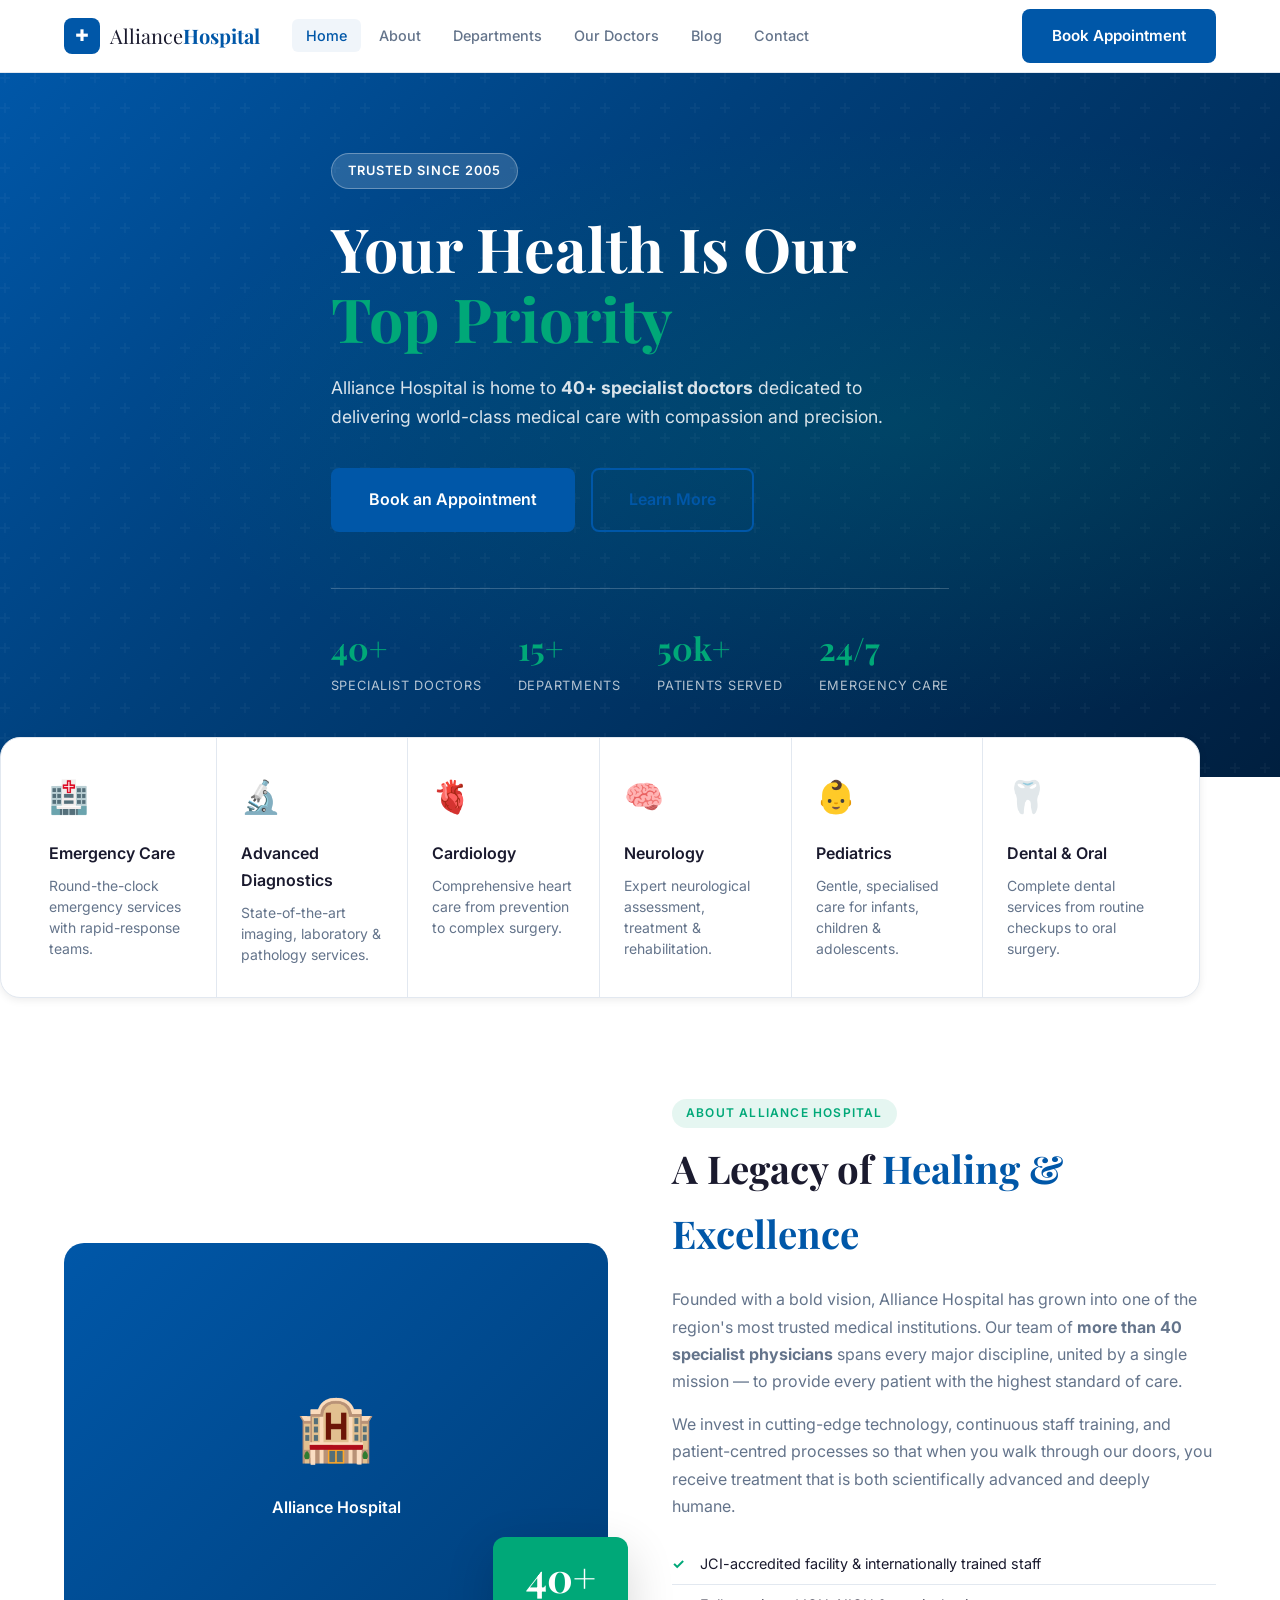
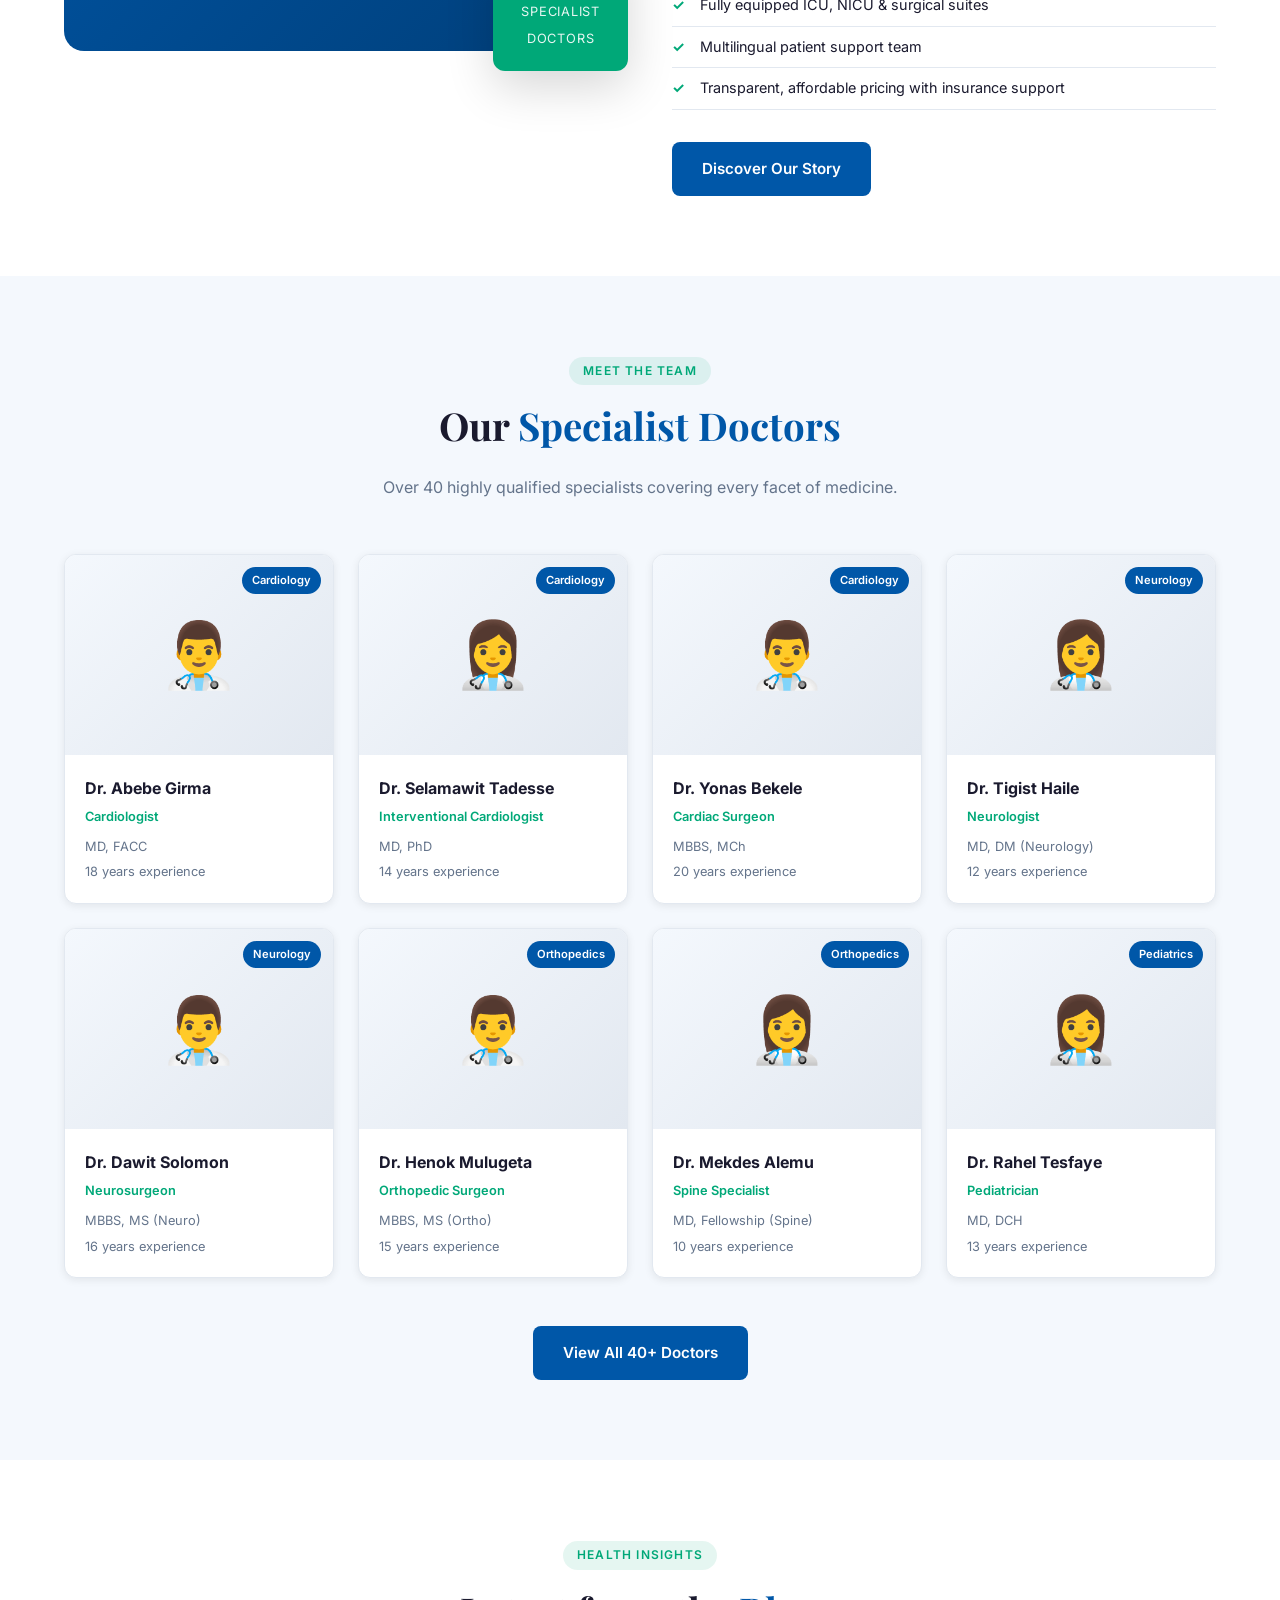
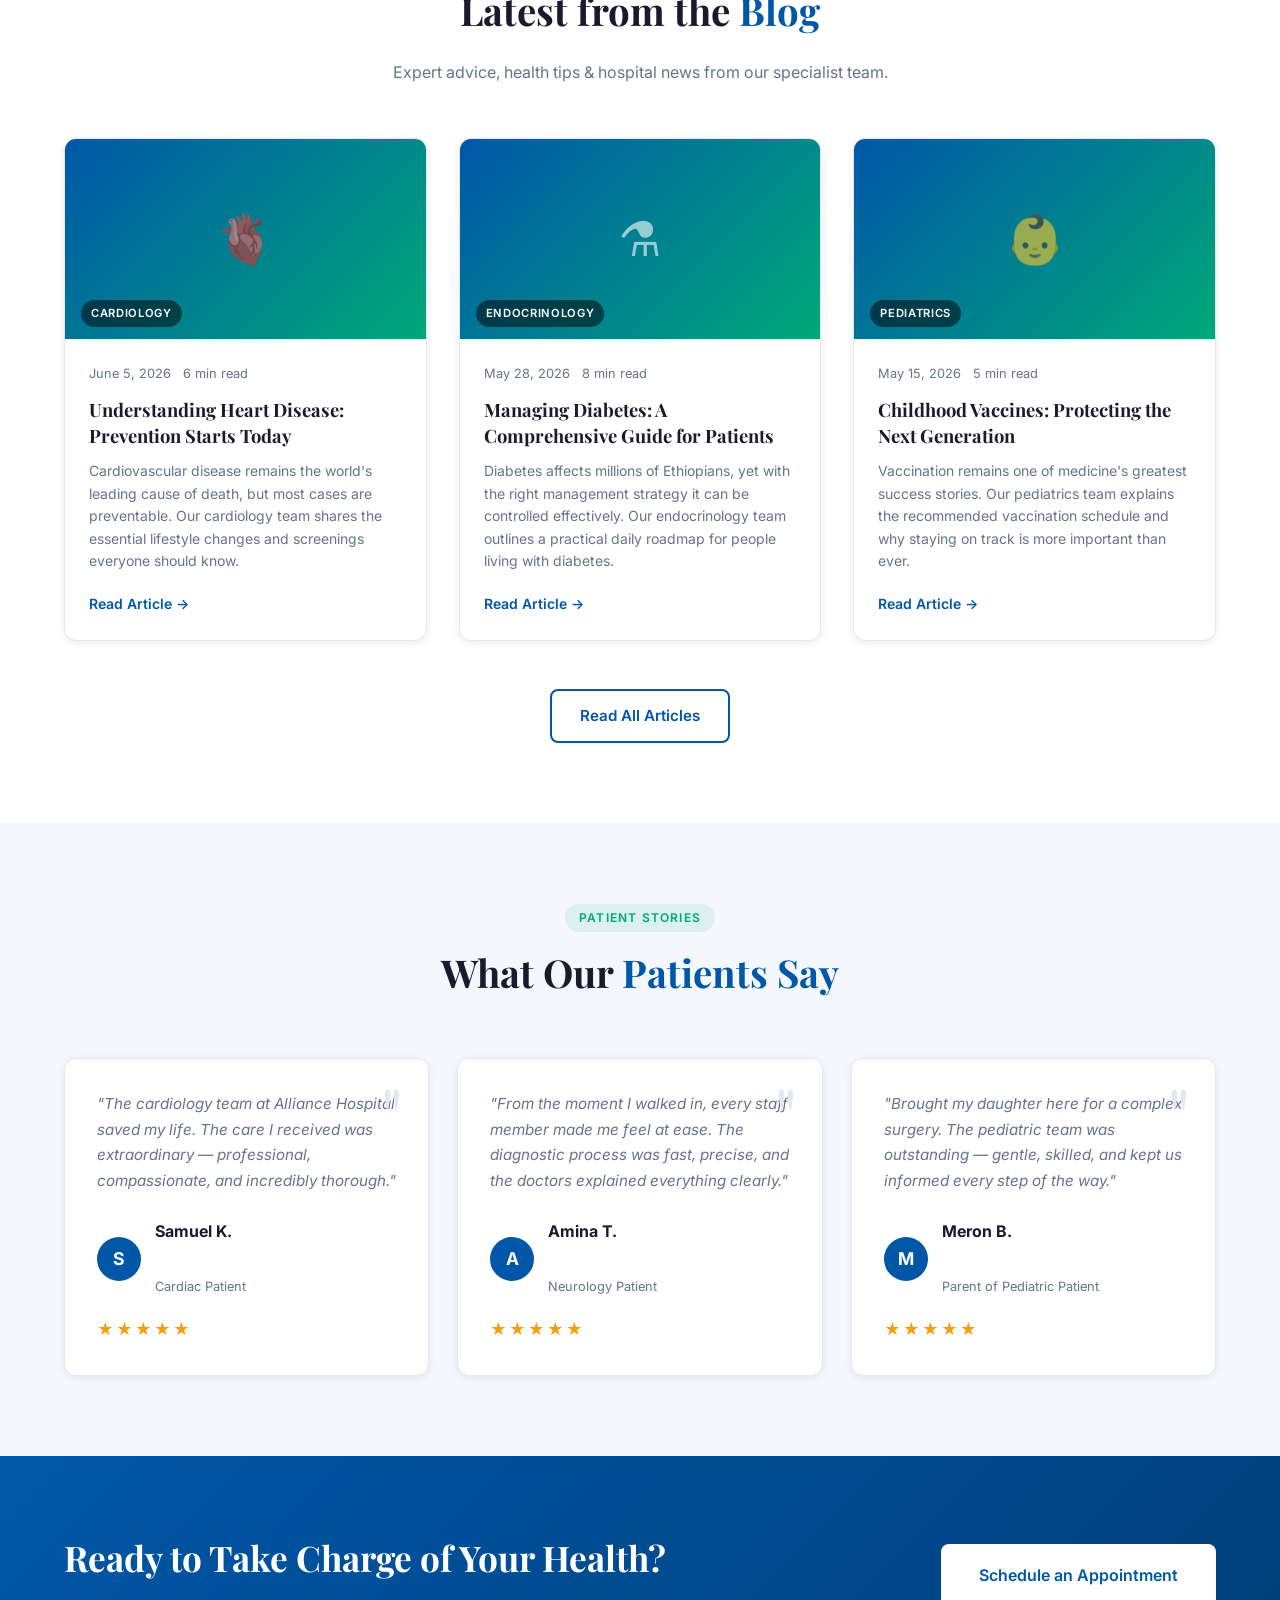
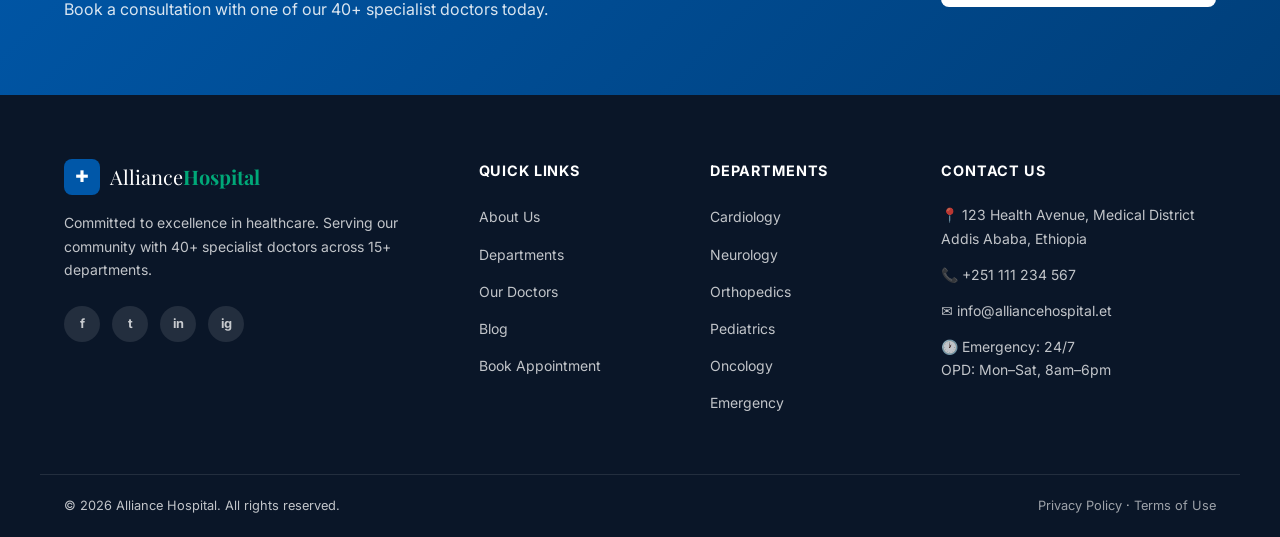
==== index.html @ 514441c6 "Add Alliance Hospital blog — full static website - Homepage with hero, services strip, about snippet" ====
<!DOCTYPE html>
<html lang="en">
<head>
  <meta charset="UTF-8" />
  <meta name="viewport" content="width=device-width, initial-scale=1.0" />
  <title>Alliance Hospital — Excellence in Healthcare</title>
  <link rel="stylesheet" href="css/style.css" />
  <link rel="preconnect" href="https://fonts.googleapis.com" />
  <link rel="preconnect" href="https://fonts.gstatic.com" crossorigin />
  <link href="https://fonts.googleapis.com/css2?family=Inter:wght@300;400;500;600;700&family=Playfair+Display:wght@400;600;700&display=swap" rel="stylesheet" />
</head>
<body>

  <!-- ===== HEADER / NAV ===== -->
  <header class="site-header" id="site-header">
    <div class="container header-inner">
      <a href="index.html" class="logo">
        <span class="logo-icon">✚</span>
        <span class="logo-text">Alliance<strong>Hospital</strong></span>
      </a>
      <nav class="main-nav" id="main-nav">
        <ul>
          <li><a href="index.html" class="active">Home</a></li>
          <li><a href="about.html">About</a></li>
          <li><a href="departments.html">Departments</a></li>
          <li><a href="doctors.html">Our Doctors</a></li>
          <li><a href="blog.html">Blog</a></li>
          <li><a href="contact.html">Contact</a></li>
        </ul>
      </nav>
      <a href="appointment.html" class="btn btn-primary nav-cta">Book Appointment</a>
      <button class="hamburger" id="hamburger" aria-label="Toggle menu">
        <span></span><span></span><span></span>
      </button>
    </div>
  </header>

  <!-- ===== HERO ===== -->
  <section class="hero">
    <div class="hero-overlay"></div>
    <div class="container hero-content">
      <span class="hero-badge">Trusted Since 2005</span>
      <h1>Your Health Is Our<br /><em>Top Priority</em></h1>
      <p class="hero-sub">Alliance Hospital is home to <strong>40+ specialist doctors</strong> dedicated to delivering world-class medical care with compassion and precision.</p>
      <div class="hero-actions">
        <a href="appointment.html" class="btn btn-primary btn-lg">Book an Appointment</a>
        <a href="about.html" class="btn btn-outline btn-lg">Learn More</a>
      </div>
      <div class="hero-stats">
        <div class="stat"><span class="stat-num">40+</span><span class="stat-label">Specialist Doctors</span></div>
        <div class="stat"><span class="stat-num">15+</span><span class="stat-label">Departments</span></div>
        <div class="stat"><span class="stat-num">50k+</span><span class="stat-label">Patients Served</span></div>
        <div class="stat"><span class="stat-num">24/7</span><span class="stat-label">Emergency Care</span></div>
      </div>
    </div>
  </section>

  <!-- ===== SERVICES STRIP ===== -->
  <section class="services-strip">
    <div class="container services-grid">
      <div class="service-card">
        <div class="service-icon">🏥</div>
        <h3>Emergency Care</h3>
        <p>Round-the-clock emergency services with rapid-response teams.</p>
      </div>
      <div class="service-card">
        <div class="service-icon">🔬</div>
        <h3>Advanced Diagnostics</h3>
        <p>State-of-the-art imaging, laboratory &amp; pathology services.</p>
      </div>
      <div class="service-card">
        <div class="service-icon">🫀</div>
        <h3>Cardiology</h3>
        <p>Comprehensive heart care from prevention to complex surgery.</p>
      </div>
      <div class="service-card">
        <div class="service-icon">🧠</div>
        <h3>Neurology</h3>
        <p>Expert neurological assessment, treatment &amp; rehabilitation.</p>
      </div>
      <div class="service-card">
        <div class="service-icon">👶</div>
        <h3>Pediatrics</h3>
        <p>Gentle, specialised care for infants, children &amp; adolescents.</p>
      </div>
      <div class="service-card">
        <div class="service-icon">🦷</div>
        <h3>Dental &amp; Oral</h3>
        <p>Complete dental services from routine checkups to oral surgery.</p>
      </div>
    </div>
  </section>

  <!-- ===== ABOUT SNIPPET ===== -->
  <section class="about-section section-pad">
    <div class="container about-grid">
      <div class="about-image-wrap">
        <div class="about-image-placeholder">
          <span class="big-icon">🏨</span>
          <p>Alliance Hospital</p>
        </div>
        <div class="about-badge-float">
          <span class="badge-num">40+</span>
          <span class="badge-text">Specialist<br/>Doctors</span>
        </div>
      </div>
      <div class="about-text">
        <span class="section-eyebrow">About Alliance Hospital</span>
        <h2>A Legacy of <em>Healing &amp; Excellence</em></h2>
        <p>Founded with a bold vision, Alliance Hospital has grown into one of the region's most trusted medical institutions. Our team of <strong>more than 40 specialist physicians</strong> spans every major discipline, united by a single mission — to provide every patient with the highest standard of care.</p>
        <p>We invest in cutting-edge technology, continuous staff training, and patient-centred processes so that when you walk through our doors, you receive treatment that is both scientifically advanced and deeply humane.</p>
        <ul class="check-list">
          <li>JCI-accredited facility &amp; internationally trained staff</li>
          <li>Fully equipped ICU, NICU &amp; surgical suites</li>
          <li>Multilingual patient support team</li>
          <li>Transparent, affordable pricing with insurance support</li>
        </ul>
        <a href="about.html" class="btn btn-primary">Discover Our Story</a>
      </div>
    </div>
  </section>

  <!-- ===== FEATURED DOCTORS ===== -->
  <section class="doctors-section section-pad bg-light">
    <div class="container">
      <div class="section-header">
        <span class="section-eyebrow">Meet the Team</span>
        <h2>Our <em>Specialist Doctors</em></h2>
        <p>Over 40 highly qualified specialists covering every facet of medicine.</p>
      </div>
      <div class="doctors-grid" id="featured-doctors">
        <!-- Populated by doctors.js -->
      </div>
      <div class="section-footer-cta">
        <a href="doctors.html" class="btn btn-primary">View All 40+ Doctors</a>
      </div>
    </div>
  </section>

  <!-- ===== LATEST BLOG POSTS ===== -->
  <section class="blog-section section-pad">
    <div class="container">
      <div class="section-header">
        <span class="section-eyebrow">Health Insights</span>
        <h2>Latest from the <em>Blog</em></h2>
        <p>Expert advice, health tips &amp; hospital news from our specialist team.</p>
      </div>
      <div class="blog-grid" id="featured-posts">
        <!-- Populated by blog.js -->
      </div>
      <div class="section-footer-cta">
        <a href="blog.html" class="btn btn-outline">Read All Articles</a>
      </div>
    </div>
  </section>

  <!-- ===== TESTIMONIALS ===== -->
  <section class="testimonials-section section-pad bg-light">
    <div class="container">
      <div class="section-header">
        <span class="section-eyebrow">Patient Stories</span>
        <h2>What Our <em>Patients Say</em></h2>
      </div>
      <div class="testimonials-grid">
        <div class="testimonial-card">
          <p>"The cardiology team at Alliance Hospital saved my life. The care I received was extraordinary — professional, compassionate, and incredibly thorough."</p>
          <div class="testimonial-author">
            <div class="author-avatar">S</div>
            <div><strong>Samuel K.</strong><br/><small>Cardiac Patient</small></div>
          </div>
          <div class="stars">★★★★★</div>
        </div>
        <div class="testimonial-card">
          <p>"From the moment I walked in, every staff member made me feel at ease. The diagnostic process was fast, precise, and the doctors explained everything clearly."</p>
          <div class="testimonial-author">
            <div class="author-avatar">A</div>
            <div><strong>Amina T.</strong><br/><small>Neurology Patient</small></div>
          </div>
          <div class="stars">★★★★★</div>
        </div>
        <div class="testimonial-card">
          <p>"Brought my daughter here for a complex surgery. The pediatric team was outstanding — gentle, skilled, and kept us informed every step of the way."</p>
          <div class="testimonial-author">
            <div class="author-avatar">M</div>
            <div><strong>Meron B.</strong><br/><small>Parent of Pediatric Patient</small></div>
          </div>
          <div class="stars">★★★★★</div>
        </div>
      </div>
    </div>
  </section>

  <!-- ===== CTA BANNER ===== -->
  <section class="cta-banner">
    <div class="container cta-inner">
      <div class="cta-text">
        <h2>Ready to Take Charge of Your Health?</h2>
        <p>Book a consultation with one of our 40+ specialist doctors today.</p>
      </div>
      <a href="appointment.html" class="btn btn-white btn-lg">Schedule an Appointment</a>
    </div>
  </section>

  <!-- ===== FOOTER ===== -->
  <footer class="site-footer">
    <div class="container footer-grid">
      <div class="footer-brand">
        <a href="index.html" class="logo logo-light">
          <span class="logo-icon">✚</span>
          <span class="logo-text">Alliance<strong>Hospital</strong></span>
        </a>
        <p>Committed to excellence in healthcare. Serving our community with 40+ specialist doctors across 15+ departments.</p>
        <div class="social-links">
          <a href="#" aria-label="Facebook">f</a>
          <a href="#" aria-label="Twitter">t</a>
          <a href="#" aria-label="LinkedIn">in</a>
          <a href="#" aria-label="Instagram">ig</a>
        </div>
      </div>
      <div class="footer-links">
        <h4>Quick Links</h4>
        <ul>
          <li><a href="about.html">About Us</a></li>
          <li><a href="departments.html">Departments</a></li>
          <li><a href="doctors.html">Our Doctors</a></li>
          <li><a href="blog.html">Blog</a></li>
          <li><a href="appointment.html">Book Appointment</a></li>
        </ul>
      </div>
      <div class="footer-links">
        <h4>Departments</h4>
        <ul>
          <li><a href="departments.html#cardiology">Cardiology</a></li>
          <li><a href="departments.html#neurology">Neurology</a></li>
          <li><a href="departments.html#orthopedics">Orthopedics</a></li>
          <li><a href="departments.html#pediatrics">Pediatrics</a></li>
          <li><a href="departments.html#oncology">Oncology</a></li>
          <li><a href="departments.html#emergency">Emergency</a></li>
        </ul>
      </div>
      <div class="footer-contact">
        <h4>Contact Us</h4>
        <p>📍 123 Health Avenue, Medical District<br/>Addis Ababa, Ethiopia</p>
        <p>📞 <a href="tel:+251111234567">+251 111 234 567</a></p>
        <p>✉️ <a href="mailto:info@alliancehospital.et">info@alliancehospital.et</a></p>
        <p>🕐 Emergency: 24/7<br/>OPD: Mon–Sat, 8am–6pm</p>
      </div>
    </div>
    <div class="footer-bottom">
      <div class="container">
        <p>&copy; 2026 Alliance Hospital. All rights reserved.</p>
        <p><a href="#">Privacy Policy</a> · <a href="#">Terms of Use</a></p>
      </div>
    </div>
  </footer>

  <script src="js/data.js"></script>
  <script src="js/main.js"></script>
</body>
</html>
---- css/style.css ----
/* ===== RESET & BASE ===== */
*, *::before, *::after { box-sizing: border-box; margin: 0; padding: 0; }

:root {
  --clr-primary: #0057a8;
  --clr-primary-dark: #003f7a;
  --clr-accent: #00a878;
  --clr-bg: #ffffff;
  --clr-bg-light: #f4f8fd;
  --clr-text: #1a1a2e;
  --clr-text-muted: #64748b;
  --clr-border: #e2e8f0;
  --clr-white: #ffffff;
  --radius: 12px;
  --radius-lg: 20px;
  --shadow-sm: 0 2px 8px rgba(0,0,0,.08);
  --shadow-md: 0 8px 24px rgba(0,0,0,.12);
  --shadow-lg: 0 16px 48px rgba(0,0,0,.16);
  --transition: .25s ease;
  --font-body: 'Inter', system-ui, sans-serif;
  --font-display: 'Playfair Display', Georgia, serif;
}

html { scroll-behavior: smooth; }

body {
  font-family: var(--font-body);
  color: var(--clr-text);
  background: var(--clr-bg);
  line-height: 1.7;
  font-size: 16px;
}

img { max-width: 100%; display: block; }
a { color: inherit; text-decoration: none; }

/* ===== UTILITY ===== */
.container { max-width: 1200px; margin: 0 auto; padding: 0 24px; }
.section-pad { padding: 80px 0; }
.bg-light { background: var(--clr-bg-light); }
em { font-style: normal; color: var(--clr-primary); }

.section-header { text-align: center; margin-bottom: 52px; }
.section-header h2 { font-family: var(--font-display); font-size: clamp(1.8rem,3vw,2.6rem); margin: 8px 0 16px; }
.section-header p { color: var(--clr-text-muted); max-width: 560px; margin: 0 auto; }

.section-eyebrow {
  display: inline-block;
  font-size: .75rem;
  font-weight: 600;
  letter-spacing: .1em;
  text-transform: uppercase;
  color: var(--clr-accent);
  background: rgba(0,168,120,.1);
  padding: 4px 14px;
  border-radius: 999px;
}

.section-footer-cta { text-align: center; margin-top: 48px; }

/* ===== BUTTONS ===== */
.btn {
  display: inline-flex;
  align-items: center;
  gap: 8px;
  padding: 12px 28px;
  border-radius: 8px;
  font-weight: 600;
  font-size: .95rem;
  cursor: pointer;
  border: 2px solid transparent;
  transition: all var(--transition);
}
.btn-lg { padding: 16px 36px; font-size: 1rem; }
.btn-primary { background: var(--clr-primary); color: #fff; }
.btn-primary:hover { background: var(--clr-primary-dark); transform: translateY(-1px); box-shadow: var(--shadow-md); }
.btn-outline { border-color: var(--clr-primary); color: var(--clr-primary); }
.btn-outline:hover { background: var(--clr-primary); color: #fff; }
.btn-white { background: #fff; color: var(--clr-primary); }
.btn-white:hover { background: var(--clr-bg-light); }

/* ===== HEADER ===== */
.site-header {
  position: sticky;
  top: 0;
  z-index: 1000;
  background: rgba(255,255,255,.95);
  backdrop-filter: blur(12px);
  border-bottom: 1px solid var(--clr-border);
  transition: box-shadow var(--transition);
}
.site-header.scrolled { box-shadow: var(--shadow-md); }

.header-inner {
  display: flex;
  align-items: center;
  gap: 32px;
  height: 72px;
}

.logo {
  display: flex;
  align-items: center;
  gap: 10px;
  font-size: 1.25rem;
  white-space: nowrap;
}
.logo-icon {
  width: 36px; height: 36px;
  background: var(--clr-primary);
  color: #fff;
  display: grid; place-items: center;
  border-radius: 8px;
  font-size: 1rem;
  font-weight: 700;
}
.logo-text { font-family: var(--font-display); }
.logo-text strong { color: var(--clr-primary); }
.logo-light .logo-text { color: #fff; }
.logo-light .logo-text strong { color: var(--clr-accent); }

.main-nav { flex: 1; }
.main-nav ul { display: flex; list-style: none; gap: 4px; }
.main-nav a {
  padding: 8px 14px;
  border-radius: 6px;
  font-size: .9rem;
  font-weight: 500;
  color: var(--clr-text-muted);
  transition: all var(--transition);
}
.main-nav a:hover, .main-nav a.active { color: var(--clr-primary); background: rgba(0,87,168,.06); }

.nav-cta { margin-left: auto; }

.hamburger {
  display: none;
  flex-direction: column;
  gap: 5px;
  background: none;
  border: none;
  cursor: pointer;
  margin-left: auto;
  padding: 4px;
}
.hamburger span {
  display: block;
  width: 24px; height: 2px;
  background: var(--clr-text);
  border-radius: 2px;
  transition: var(--transition);
}

/* ===== HERO ===== */
.hero {
  position: relative;
  min-height: 600px;
  display: flex;
  align-items: center;
  background: linear-gradient(135deg, #0057a8 0%, #003f7a 40%, #001f3f 100%);
  overflow: hidden;
}

.hero::before {
  content: '';
  position: absolute;
  inset: 0;
  background: url("data:image/svg+xml,%3Csvg width='60' height='60' viewBox='0 0 60 60' xmlns='http://www.w3.org/2000/svg'%3E%3Cg fill='none' fill-rule='evenodd'%3E%3Cg fill='%23ffffff' fill-opacity='0.03'%3E%3Cpath d='M36 34v-4h-2v4h-4v2h4v4h2v-4h4v-2h-4zm0-30V0h-2v4h-4v2h4v4h2V6h4V4h-4zM6 34v-4H4v4H0v2h4v4h2v-4h4v-2H6zM6 4V0H4v4H0v2h4v4h2V6h4V4H6z'/%3E%3C/g%3E%3C/g%3E%3C/svg%3E");
}

.hero-overlay {
  position: absolute;
  inset: 0;
  background: radial-gradient(ellipse at 70% 50%, rgba(0,168,120,.15) 0%, transparent 60%);
}

.hero-content {
  position: relative;
  z-index: 2;
  padding: 80px 24px;
  color: #fff;
  max-width: 720px;
}

.hero-badge {
  display: inline-block;
  background: rgba(255,255,255,.15);
  border: 1px solid rgba(255,255,255,.3);
  color: #fff;
  font-size: .8rem;
  font-weight: 600;
  letter-spacing: .08em;
  text-transform: uppercase;
  padding: 6px 16px;
  border-radius: 999px;
  margin-bottom: 24px;
}

.hero-content h1 {
  font-family: var(--font-display);
  font-size: clamp(2.2rem, 5vw, 3.8rem);
  line-height: 1.15;
  margin-bottom: 20px;
}
.hero-content h1 em { color: var(--clr-accent); font-style: normal; }

.hero-sub {
  font-size: 1.1rem;
  color: rgba(255,255,255,.85);
  margin-bottom: 36px;
  max-width: 560px;
}

.hero-actions { display: flex; gap: 16px; flex-wrap: wrap; margin-bottom: 56px; }

.hero-stats {
  display: flex;
  gap: 36px;
  flex-wrap: wrap;
  padding-top: 32px;
  border-top: 1px solid rgba(255,255,255,.2);
}
.stat { display: flex; flex-direction: column; }
.stat-num { font-size: 2rem; font-weight: 700; font-family: var(--font-display); color: var(--clr-accent); }
.stat-label { font-size: .8rem; color: rgba(255,255,255,.7); text-transform: uppercase; letter-spacing: .06em; }

/* ===== SERVICES STRIP ===== */
.services-strip { background: var(--clr-bg); }
.services-grid {
  display: grid;
  grid-template-columns: repeat(auto-fit, minmax(180px, 1fr));
  gap: 0;
  border: 1px solid var(--clr-border);
  border-radius: var(--radius-lg);
  overflow: hidden;
  box-shadow: var(--shadow-sm);
  margin: -40px 0 0;
  position: relative;
  z-index: 5;
  background: #fff;
}

.service-card {
  padding: 32px 24px;
  border-right: 1px solid var(--clr-border);
  transition: all var(--transition);
  cursor: default;
}
.service-card:last-child { border-right: none; }
.service-card:hover { background: var(--clr-primary); color: #fff; transform: translateY(-4px); box-shadow: var(--shadow-md); }
.service-icon { font-size: 2rem; margin-bottom: 16px; }
.service-card h3 { font-size: 1rem; font-weight: 600; margin-bottom: 8px; }
.service-card p { font-size: .875rem; color: var(--clr-text-muted); line-height: 1.5; }
.service-card:hover p { color: rgba(255,255,255,.8); }

/* ===== ABOUT ===== */
.about-section { padding-top: 100px; }
.about-grid {
  display: grid;
  grid-template-columns: 1fr 1fr;
  gap: 64px;
  align-items: center;
}

.about-image-wrap {
  position: relative;
}
.about-image-placeholder {
  aspect-ratio: 4/3;
  background: linear-gradient(135deg, var(--clr-primary) 0%, var(--clr-primary-dark) 100%);
  border-radius: var(--radius-lg);
  display: flex;
  flex-direction: column;
  align-items: center;
  justify-content: center;
  color: #fff;
  font-weight: 600;
  font-size: 1rem;
  gap: 12px;
}
.big-icon { font-size: 4rem; }

.about-badge-float {
  position: absolute;
  bottom: -20px;
  right: -20px;
  background: var(--clr-accent);
  color: #fff;
  border-radius: var(--radius);
  padding: 20px 28px;
  text-align: center;
  box-shadow: var(--shadow-lg);
}
.badge-num { display: block; font-size: 2.5rem; font-weight: 700; font-family: var(--font-display); line-height: 1; }
.badge-text { font-size: .8rem; text-transform: uppercase; letter-spacing: .06em; opacity: .9; }

.about-text { }
.about-text h2 { font-family: var(--font-display); font-size: clamp(1.8rem, 3vw, 2.4rem); margin: 8px 0 20px; }
.about-text p { color: var(--clr-text-muted); margin-bottom: 16px; }

.check-list { list-style: none; margin: 24px 0 32px; }
.check-list li {
  padding: 8px 0 8px 28px;
  position: relative;
  font-size: .9rem;
  border-bottom: 1px solid var(--clr-border);
}
.check-list li::before {
  content: '✓';
  position: absolute;
  left: 0;
  color: var(--clr-accent);
  font-weight: 700;
}

/* ===== DOCTORS ===== */
.doctors-grid {
  display: grid;
  grid-template-columns: repeat(auto-fill, minmax(220px, 1fr));
  gap: 24px;
}

.doctor-card {
  background: #fff;
  border-radius: var(--radius);
  overflow: hidden;
  box-shadow: var(--shadow-sm);
  transition: all var(--transition);
  border: 1px solid var(--clr-border);
}
.doctor-card:hover { transform: translateY(-6px); box-shadow: var(--shadow-lg); }

.doctor-avatar {
  height: 200px;
  background: linear-gradient(135deg, var(--clr-bg-light), var(--clr-border));
  display: flex;
  align-items: center;
  justify-content: center;
  font-size: 4rem;
  position: relative;
}
.doctor-dept-tag {
  position: absolute;
  top: 12px;
  right: 12px;
  background: var(--clr-primary);
  color: #fff;
  font-size: .7rem;
  font-weight: 600;
  padding: 4px 10px;
  border-radius: 999px;
}

.doctor-info { padding: 20px; }
.doctor-info h4 { font-size: 1rem; font-weight: 700; margin-bottom: 4px; }
.doctor-info .specialty { font-size: .8rem; color: var(--clr-accent); font-weight: 600; margin-bottom: 8px; }
.doctor-info .qual { font-size: .8rem; color: var(--clr-text-muted); }
.doctor-info .exp { font-size: .8rem; color: var(--clr-text-muted); margin-top: 4px; }

/* ===== BLOG ===== */
.blog-grid {
  display: grid;
  grid-template-columns: repeat(auto-fill, minmax(320px, 1fr));
  gap: 32px;
}

.blog-card {
  background: #fff;
  border-radius: var(--radius);
  overflow: hidden;
  box-shadow: var(--shadow-sm);
  border: 1px solid var(--clr-border);
  transition: all var(--transition);
  display: flex;
  flex-direction: column;
}
.blog-card:hover { transform: translateY(-4px); box-shadow: var(--shadow-md); }

.blog-card-img {
  height: 200px;
  background: linear-gradient(135deg, var(--clr-primary), var(--clr-accent));
  display: flex;
  align-items: center;
  justify-content: center;
  font-size: 3rem;
  color: rgba(255,255,255,.6);
  position: relative;
}
.blog-card-cat {
  position: absolute;
  bottom: 12px;
  left: 16px;
  background: rgba(0,0,0,.5);
  color: #fff;
  font-size: .7rem;
  font-weight: 600;
  text-transform: uppercase;
  letter-spacing: .06em;
  padding: 4px 10px;
  border-radius: 999px;
}

.blog-card-body { padding: 24px; flex: 1; display: flex; flex-direction: column; }
.blog-meta { font-size: .8rem; color: var(--clr-text-muted); margin-bottom: 12px; display: flex; gap: 12px; }
.blog-card-body h3 { font-family: var(--font-display); font-size: 1.15rem; margin-bottom: 12px; line-height: 1.4; }
.blog-card-body p { font-size: .875rem; color: var(--clr-text-muted); line-height: 1.6; flex: 1; }
.blog-read-more { display: inline-flex; align-items: center; gap: 6px; margin-top: 20px; font-size: .875rem; font-weight: 600; color: var(--clr-primary); }
.blog-read-more:hover { gap: 10px; }

/* ===== TESTIMONIALS ===== */
.testimonials-grid {
  display: grid;
  grid-template-columns: repeat(auto-fit, minmax(280px, 1fr));
  gap: 28px;
}

.testimonial-card {
  background: #fff;
  border-radius: var(--radius);
  padding: 32px;
  box-shadow: var(--shadow-sm);
  border: 1px solid var(--clr-border);
  position: relative;
}
.testimonial-card::before {
  content: '"';
  position: absolute;
  top: 16px;
  right: 24px;
  font-size: 5rem;
  font-family: var(--font-display);
  color: var(--clr-border);
  line-height: 1;
}
.testimonial-card p { font-size: .95rem; line-height: 1.7; color: var(--clr-text-muted); margin-bottom: 24px; font-style: italic; }

.testimonial-author { display: flex; align-items: center; gap: 14px; margin-bottom: 16px; }
.author-avatar {
  width: 44px; height: 44px;
  background: var(--clr-primary);
  color: #fff;
  border-radius: 50%;
  display: grid; place-items: center;
  font-weight: 700;
  font-size: 1.1rem;
}
.testimonial-author strong { display: block; }
.testimonial-author small { color: var(--clr-text-muted); font-size: .8rem; }
.stars { color: #f59e0b; letter-spacing: 2px; }

/* ===== CTA BANNER ===== */
.cta-banner {
  background: linear-gradient(135deg, var(--clr-primary), var(--clr-primary-dark));
  color: #fff;
  padding: 72px 0;
}
.cta-inner { display: flex; align-items: center; justify-content: space-between; gap: 32px; flex-wrap: wrap; }
.cta-text h2 { font-family: var(--font-display); font-size: clamp(1.6rem, 3vw, 2.2rem); margin-bottom: 8px; }
.cta-text p { opacity: .85; }

/* ===== FOOTER ===== */
.site-footer {
  background: #0a1628;
  color: rgba(255,255,255,.75);
  padding: 64px 0 0;
}
.footer-grid {
  display: grid;
  grid-template-columns: 2fr 1fr 1fr 1.5fr;
  gap: 48px;
  padding-bottom: 48px;
  border-bottom: 1px solid rgba(255,255,255,.1);
}
.footer-brand p { font-size: .875rem; line-height: 1.7; margin: 16px 0 24px; }
.social-links { display: flex; gap: 12px; }
.social-links a {
  width: 36px; height: 36px;
  background: rgba(255,255,255,.1);
  border-radius: 50%;
  display: grid; place-items: center;
  font-size: .8rem;
  font-weight: 700;
  transition: background var(--transition);
}
.social-links a:hover { background: var(--clr-primary); }

.footer-links h4, .footer-contact h4 { color: #fff; font-size: .9rem; margin-bottom: 20px; text-transform: uppercase; letter-spacing: .06em; }
.footer-links ul { list-style: none; }
.footer-links li { margin-bottom: 10px; }
.footer-links a { font-size: .875rem; transition: color var(--transition); }
.footer-links a:hover { color: var(--clr-accent); }

.footer-contact p { font-size: .875rem; margin-bottom: 12px; }
.footer-contact a { color: rgba(255,255,255,.75); transition: color var(--transition); }
.footer-contact a:hover { color: var(--clr-accent); }

.footer-bottom {
  padding: 20px 0;
  display: block;
}
.footer-bottom .container {
  display: flex;
  justify-content: space-between;
  align-items: center;
  flex-wrap: wrap;
  gap: 8px;
}
.footer-bottom p { font-size: .8rem; }
.footer-bottom a { color: rgba(255,255,255,.6); transition: color var(--transition); }
.footer-bottom a:hover { color: #fff; }

/* ===== PAGE HERO (inner pages) ===== */
.page-hero {
  background: linear-gradient(135deg, var(--clr-primary), var(--clr-primary-dark));
  color: #fff;
  padding: 80px 0 64px;
  text-align: center;
}
.page-hero h1 { font-family: var(--font-display); font-size: clamp(2rem, 4vw, 3rem); margin-bottom: 16px; }
.page-hero p { font-size: 1.1rem; opacity: .85; max-width: 560px; margin: 0 auto; }

/* ===== DEPARTMENTS PAGE ===== */
.dept-grid {
  display: grid;
  grid-template-columns: repeat(auto-fill, minmax(260px, 1fr));
  gap: 24px;
}
.dept-card {
  background: #fff;
  border-radius: var(--radius);
  padding: 32px 28px;
  box-shadow: var(--shadow-sm);
  border: 1px solid var(--clr-border);
  transition: all var(--transition);
}
.dept-card:hover { transform: translateY(-4px); box-shadow: var(--shadow-md); border-color: var(--clr-primary); }
.dept-icon { font-size: 2.5rem; margin-bottom: 16px; }
.dept-card h3 { font-size: 1.1rem; font-weight: 700; margin-bottom: 10px; }
.dept-card p { font-size: .875rem; color: var(--clr-text-muted); line-height: 1.6; margin-bottom: 16px; }
.dept-card .doctor-count { font-size: .8rem; font-weight: 600; color: var(--clr-accent); }

/* ===== BLOG PAGE ===== */
.blog-page-grid {
  display: grid;
  grid-template-columns: 1fr 320px;
  gap: 48px;
  align-items: start;
}
.blog-posts-list { display: flex; flex-direction: column; gap: 32px; }
.blog-post-card {
  display: grid;
  grid-template-columns: 200px 1fr;
  gap: 24px;
  background: #fff;
  border-radius: var(--radius);
  overflow: hidden;
  box-shadow: var(--shadow-sm);
  border: 1px solid var(--clr-border);
  transition: all var(--transition);
}
.blog-post-card:hover { box-shadow: var(--shadow-md); transform: translateX(4px); }
.blog-post-img {
  background: linear-gradient(135deg, var(--clr-primary), var(--clr-accent));
  display: flex; align-items: center; justify-content: center; font-size: 3rem;
}
.blog-post-body { padding: 24px; }

/* Sidebar */
.sidebar-widget { background: #fff; border-radius: var(--radius); padding: 28px; border: 1px solid var(--clr-border); margin-bottom: 28px; }
.sidebar-widget h4 { font-size: 1rem; font-weight: 700; margin-bottom: 20px; padding-bottom: 12px; border-bottom: 2px solid var(--clr-primary); }
.sidebar-categories { list-style: none; }
.sidebar-categories li { padding: 10px 0; border-bottom: 1px solid var(--clr-border); font-size: .875rem; display: flex; justify-content: space-between; }
.sidebar-categories span { background: var(--clr-bg-light); border-radius: 999px; padding: 2px 10px; font-size: .75rem; font-weight: 600; color: var(--clr-primary); }

/* ===== APPOINTMENT PAGE ===== */
.appointment-section { padding: 80px 0; }
.appointment-grid { display: grid; grid-template-columns: 1fr 1fr; gap: 64px; align-items: start; }
.appt-form { background: #fff; border-radius: var(--radius-lg); padding: 40px; box-shadow: var(--shadow-md); border: 1px solid var(--clr-border); }
.appt-form h3 { font-family: var(--font-display); font-size: 1.6rem; margin-bottom: 8px; }
.appt-form .form-intro { color: var(--clr-text-muted); margin-bottom: 32px; font-size: .9rem; }

.form-group { margin-bottom: 20px; }
.form-group label { display: block; font-size: .875rem; font-weight: 600; margin-bottom: 6px; color: var(--clr-text); }
.form-group input,
.form-group select,
.form-group textarea {
  width: 100%;
  padding: 12px 16px;
  border: 1.5px solid var(--clr-border);
  border-radius: 8px;
  font-family: inherit;
  font-size: .9rem;
  transition: border-color var(--transition);
  background: #fff;
  color: var(--clr-text);
}
.form-group input:focus,
.form-group select:focus,
.form-group textarea:focus {
  outline: none;
  border-color: var(--clr-primary);
  box-shadow: 0 0 0 3px rgba(0,87,168,.1);
}
.form-group textarea { resize: vertical; min-height: 120px; }
.form-row { display: grid; grid-template-columns: 1fr 1fr; gap: 16px; }

.appt-info h3 { font-family: var(--font-display); font-size: 1.6rem; margin-bottom: 20px; }
.contact-info-card { background: var(--clr-bg-light); border-radius: var(--radius); padding: 24px; margin-bottom: 20px; border: 1px solid var(--clr-border); }
.contact-info-card h4 { font-size: .9rem; color: var(--clr-text-muted); margin-bottom: 4px; }
.contact-info-card p { font-weight: 600; }

/* ===== CONTACT PAGE ===== */
.contact-section { padding: 80px 0; }
.contact-grid { display: grid; grid-template-columns: 1fr 1fr; gap: 64px; }
.contact-form-wrap { background: #fff; border-radius: var(--radius-lg); padding: 40px; box-shadow: var(--shadow-sm); border: 1px solid var(--clr-border); }
.contact-form-wrap h3 { font-family: var(--font-display); font-size: 1.6rem; margin-bottom: 28px; }

.map-placeholder {
  height: 300px;
  background: linear-gradient(135deg, var(--clr-primary), var(--clr-primary-dark));
  border-radius: var(--radius);
  display: flex; align-items: center; justify-content: center;
  color: rgba(255,255,255,.6); font-size: 3rem; margin-top: 24px;
}

/* ===== SUCCESS MESSAGE ===== */
.success-message {
  display: none;
  background: rgba(0,168,120,.1);
  border: 1.5px solid var(--clr-accent);
  border-radius: 8px;
  padding: 16px 20px;
  color: var(--clr-accent);
  font-weight: 600;
  margin-top: 16px;
  font-size: .9rem;
}

/* ===== ABOUT PAGE ===== */
.timeline { position: relative; padding-left: 36px; }
.timeline::before { content: ''; position: absolute; left: 8px; top: 0; bottom: 0; width: 2px; background: var(--clr-border); }
.timeline-item { position: relative; margin-bottom: 40px; }
.timeline-item::before {
  content: '';
  position: absolute;
  left: -32px;
  top: 4px;
  width: 16px; height: 16px;
  background: var(--clr-primary);
  border-radius: 50%;
  border: 3px solid #fff;
  box-shadow: 0 0 0 2px var(--clr-primary);
}
.timeline-year { font-size: .8rem; font-weight: 700; color: var(--clr-accent); text-transform: uppercase; letter-spacing: .06em; margin-bottom: 6px; }
.timeline-item h4 { font-size: 1rem; font-weight: 700; margin-bottom: 6px; }
.timeline-item p { font-size: .875rem; color: var(--clr-text-muted); }

.values-grid { display: grid; grid-template-columns: repeat(auto-fit, minmax(220px, 1fr)); gap: 24px; }
.value-card { background: #fff; border-radius: var(--radius); padding: 28px; text-align: center; box-shadow: var(--shadow-sm); border: 1px solid var(--clr-border); }
.value-icon { font-size: 2.5rem; margin-bottom: 16px; }
.value-card h4 { font-size: 1rem; font-weight: 700; margin-bottom: 10px; }
.value-card p { font-size: .875rem; color: var(--clr-text-muted); }

/* ===== BLOG POST PAGE ===== */
.post-content { max-width: 800px; margin: 0 auto; }
.post-content h2 { font-family: var(--font-display); font-size: 1.6rem; margin: 36px 0 16px; color: var(--clr-primary); }
.post-content h3 { font-size: 1.2rem; font-weight: 700; margin: 28px 0 12px; }
.post-content p { margin-bottom: 18px; line-height: 1.8; color: var(--clr-text-muted); }
.post-content ul, .post-content ol { margin: 0 0 18px 24px; }
.post-content li { margin-bottom: 8px; color: var(--clr-text-muted); line-height: 1.7; }
.post-hero-img { height: 400px; background: linear-gradient(135deg, var(--clr-primary), var(--clr-accent)); border-radius: var(--radius-lg); display: flex; align-items: center; justify-content: center; font-size: 5rem; margin-bottom: 40px; }
.post-meta { display: flex; gap: 20px; align-items: center; flex-wrap: wrap; margin-bottom: 32px; }
.post-meta .author { display: flex; align-items: center; gap: 10px; }
.post-meta .author-pic { width: 40px; height: 40px; background: var(--clr-primary); border-radius: 50%; display: grid; place-items: center; color: #fff; font-weight: 700; }
.post-meta .date, .post-meta .read-time { font-size: .85rem; color: var(--clr-text-muted); }
.callout { background: rgba(0,87,168,.06); border-left: 4px solid var(--clr-primary); border-radius: 0 8px 8px 0; padding: 20px 24px; margin: 28px 0; }
.callout p { color: var(--clr-text); margin: 0; font-weight: 500; }

/* ===== RESPONSIVE ===== */
@media (max-width: 1024px) {
  .about-grid, .appointment-grid, .contact-grid { grid-template-columns: 1fr; gap: 40px; }
  .about-badge-float { bottom: -16px; right: -8px; }
  .footer-grid { grid-template-columns: 1fr 1fr; }
  .blog-page-grid { grid-template-columns: 1fr; }
  .blog-post-card { grid-template-columns: 1fr; }
  .blog-post-img { height: 180px; }
}

@media (max-width: 768px) {
  .main-nav, .nav-cta { display: none; }
  .hamburger { display: flex; }

  .main-nav.open {
    display: block;
    position: fixed;
    top: 72px;
    left: 0; right: 0;
    background: #fff;
    border-top: 1px solid var(--clr-border);
    box-shadow: var(--shadow-lg);
    z-index: 999;
    padding: 20px;
  }
  .main-nav.open ul { flex-direction: column; gap: 0; }
  .main-nav.open a { display: block; padding: 14px 16px; font-size: 1rem; border-radius: 8px; }

  .hero-content { padding: 60px 24px 40px; }
  .hero-stats { gap: 20px; }

  .services-grid { grid-template-columns: 1fr 1fr; margin: -20px 24px 0; }
  .service-card { border-right: none; border-bottom: 1px solid var(--clr-border); }

  .footer-grid { grid-template-columns: 1fr; gap: 32px; }
  .cta-inner { text-align: center; justify-content: center; }

  .form-row { grid-template-columns: 1fr; }
}

@media (max-width: 480px) {
  .services-grid { grid-template-columns: 1fr; margin: -16px 16px 0; }
  .hero-actions { flex-direction: column; }
  .doctors-grid { grid-template-columns: 1fr 1fr; }
}
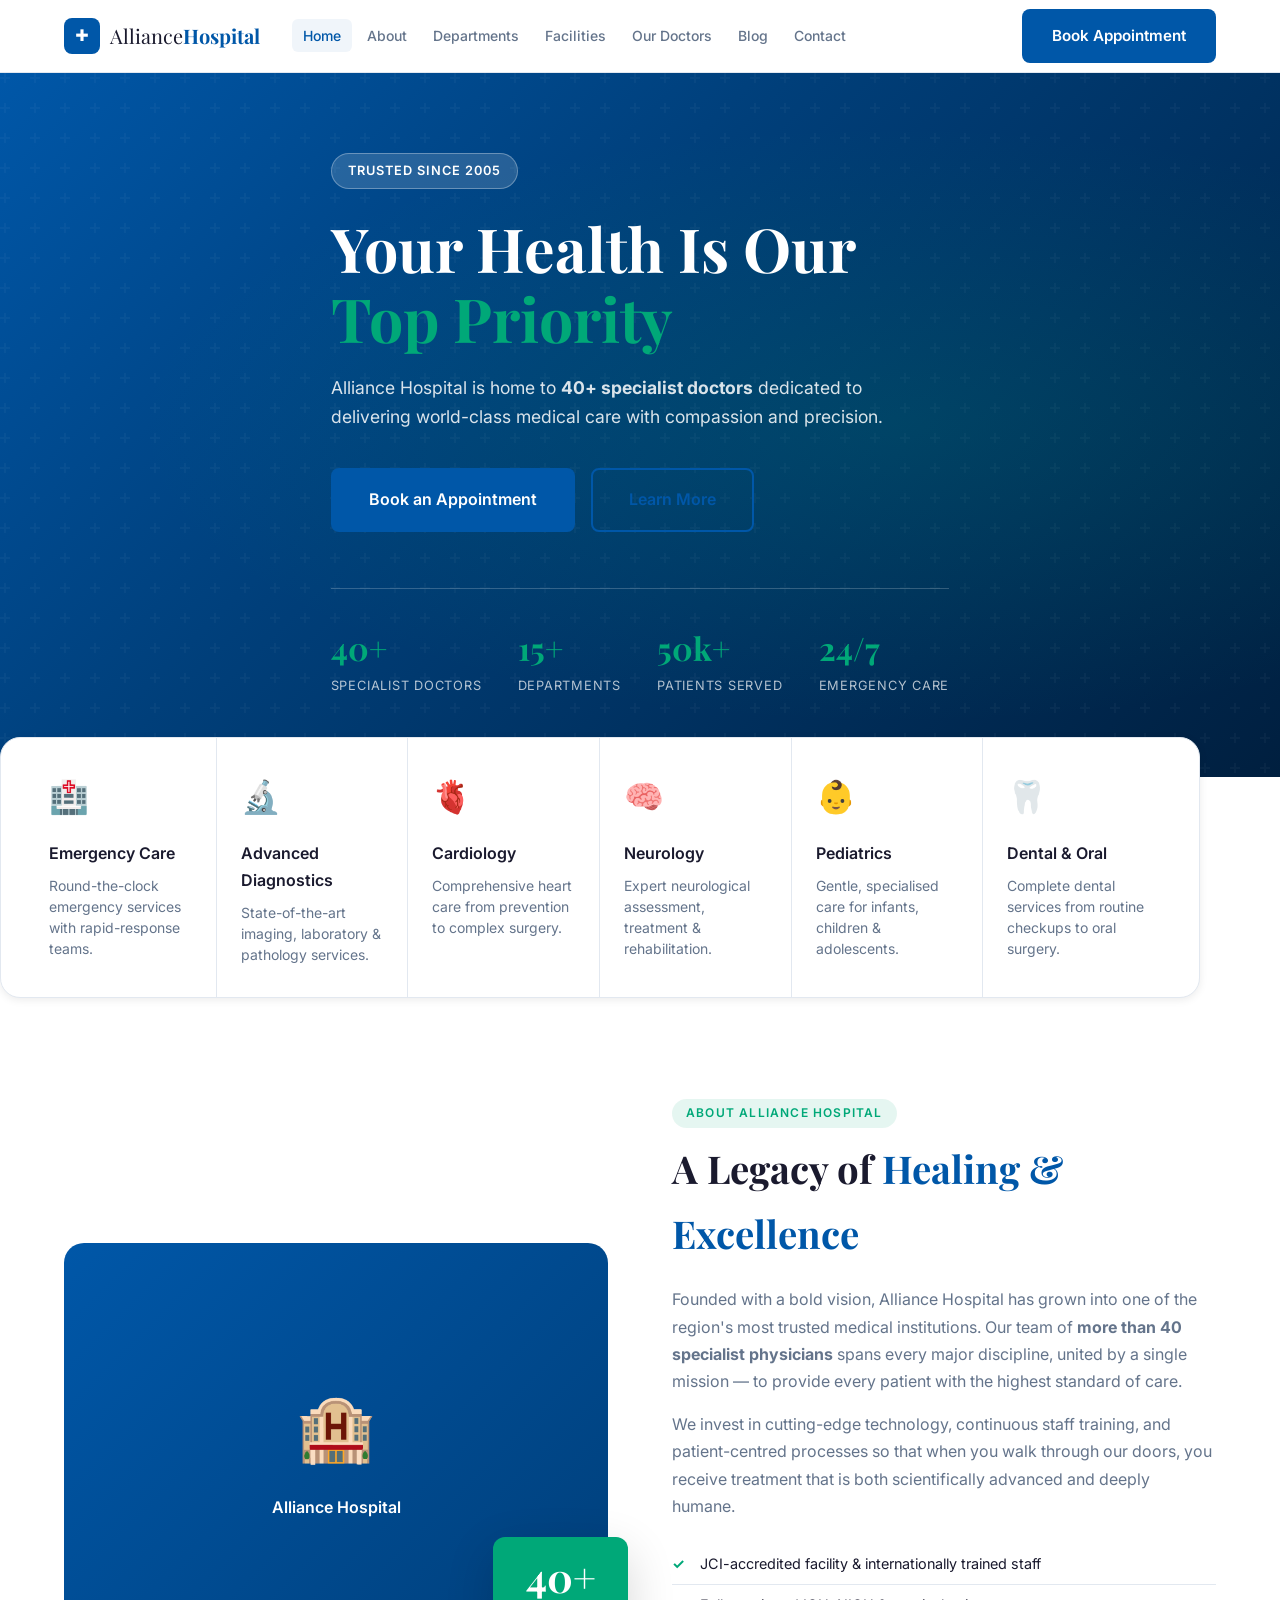
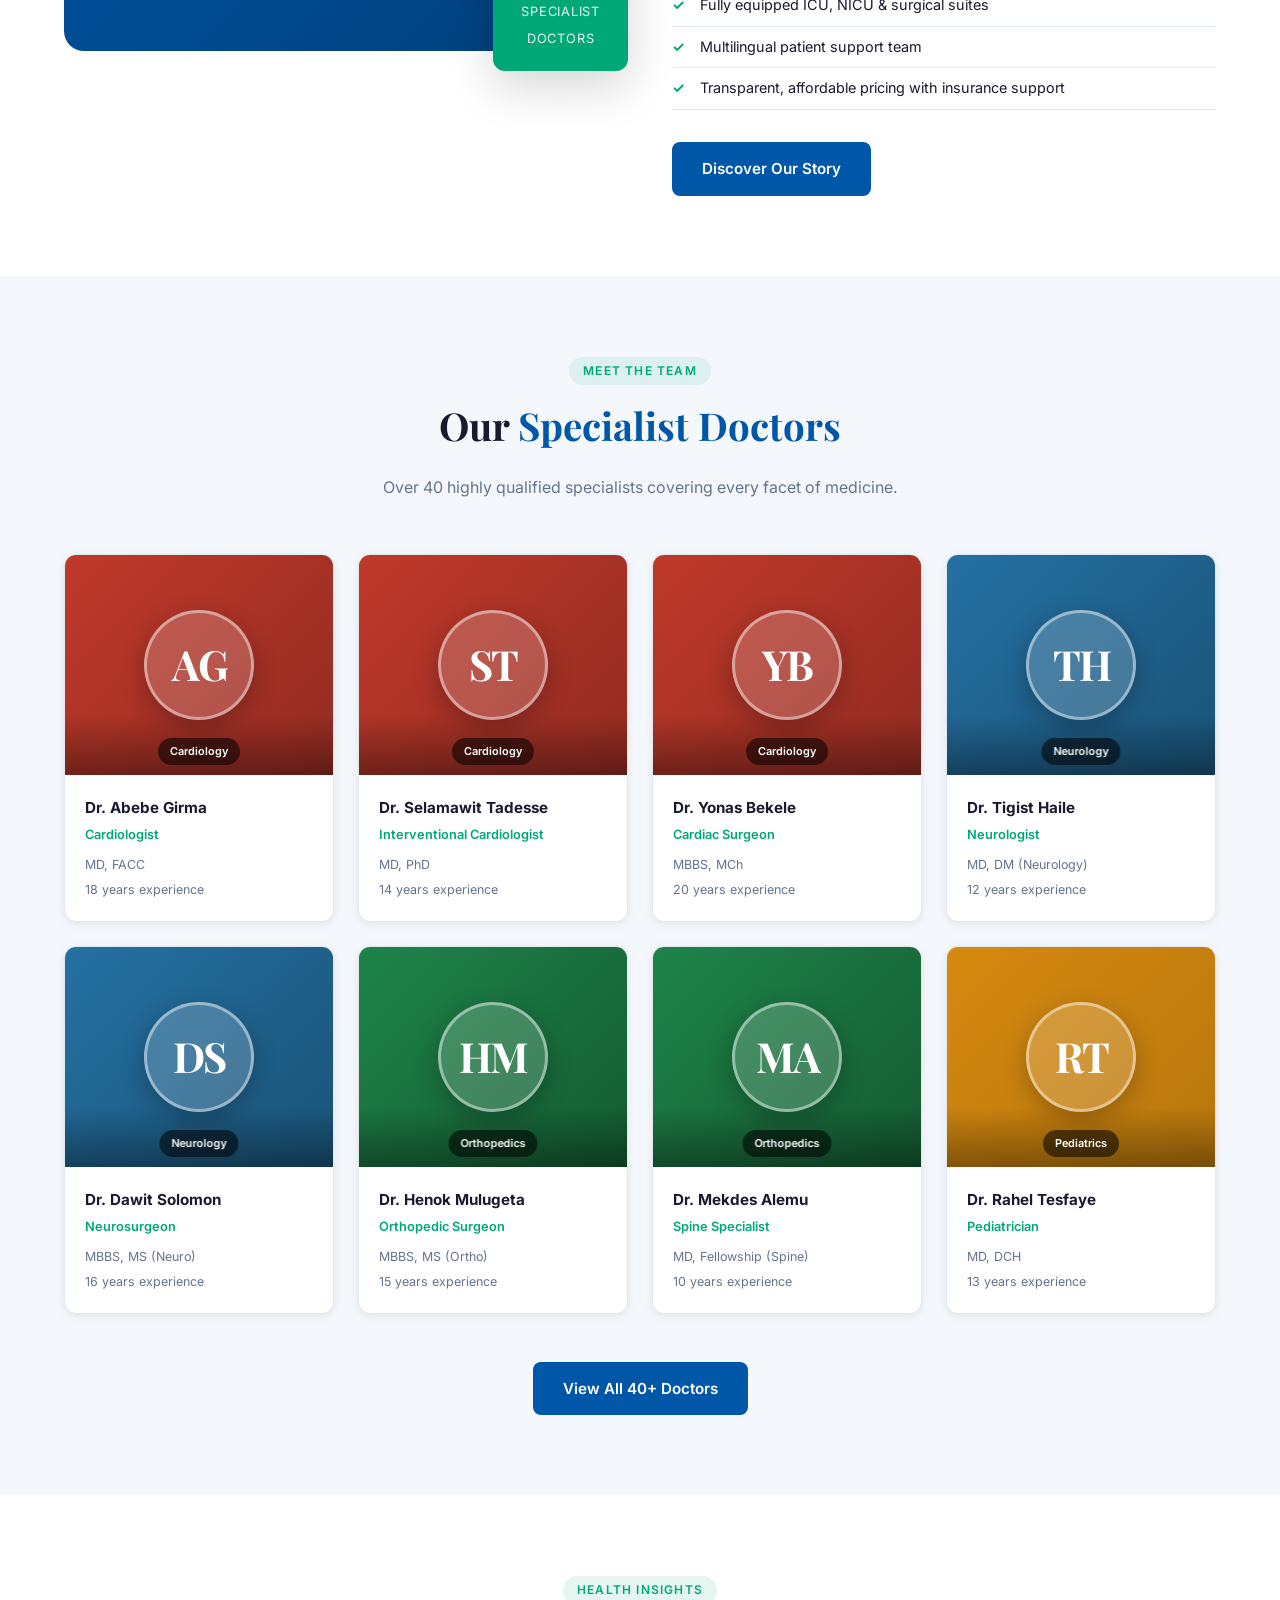
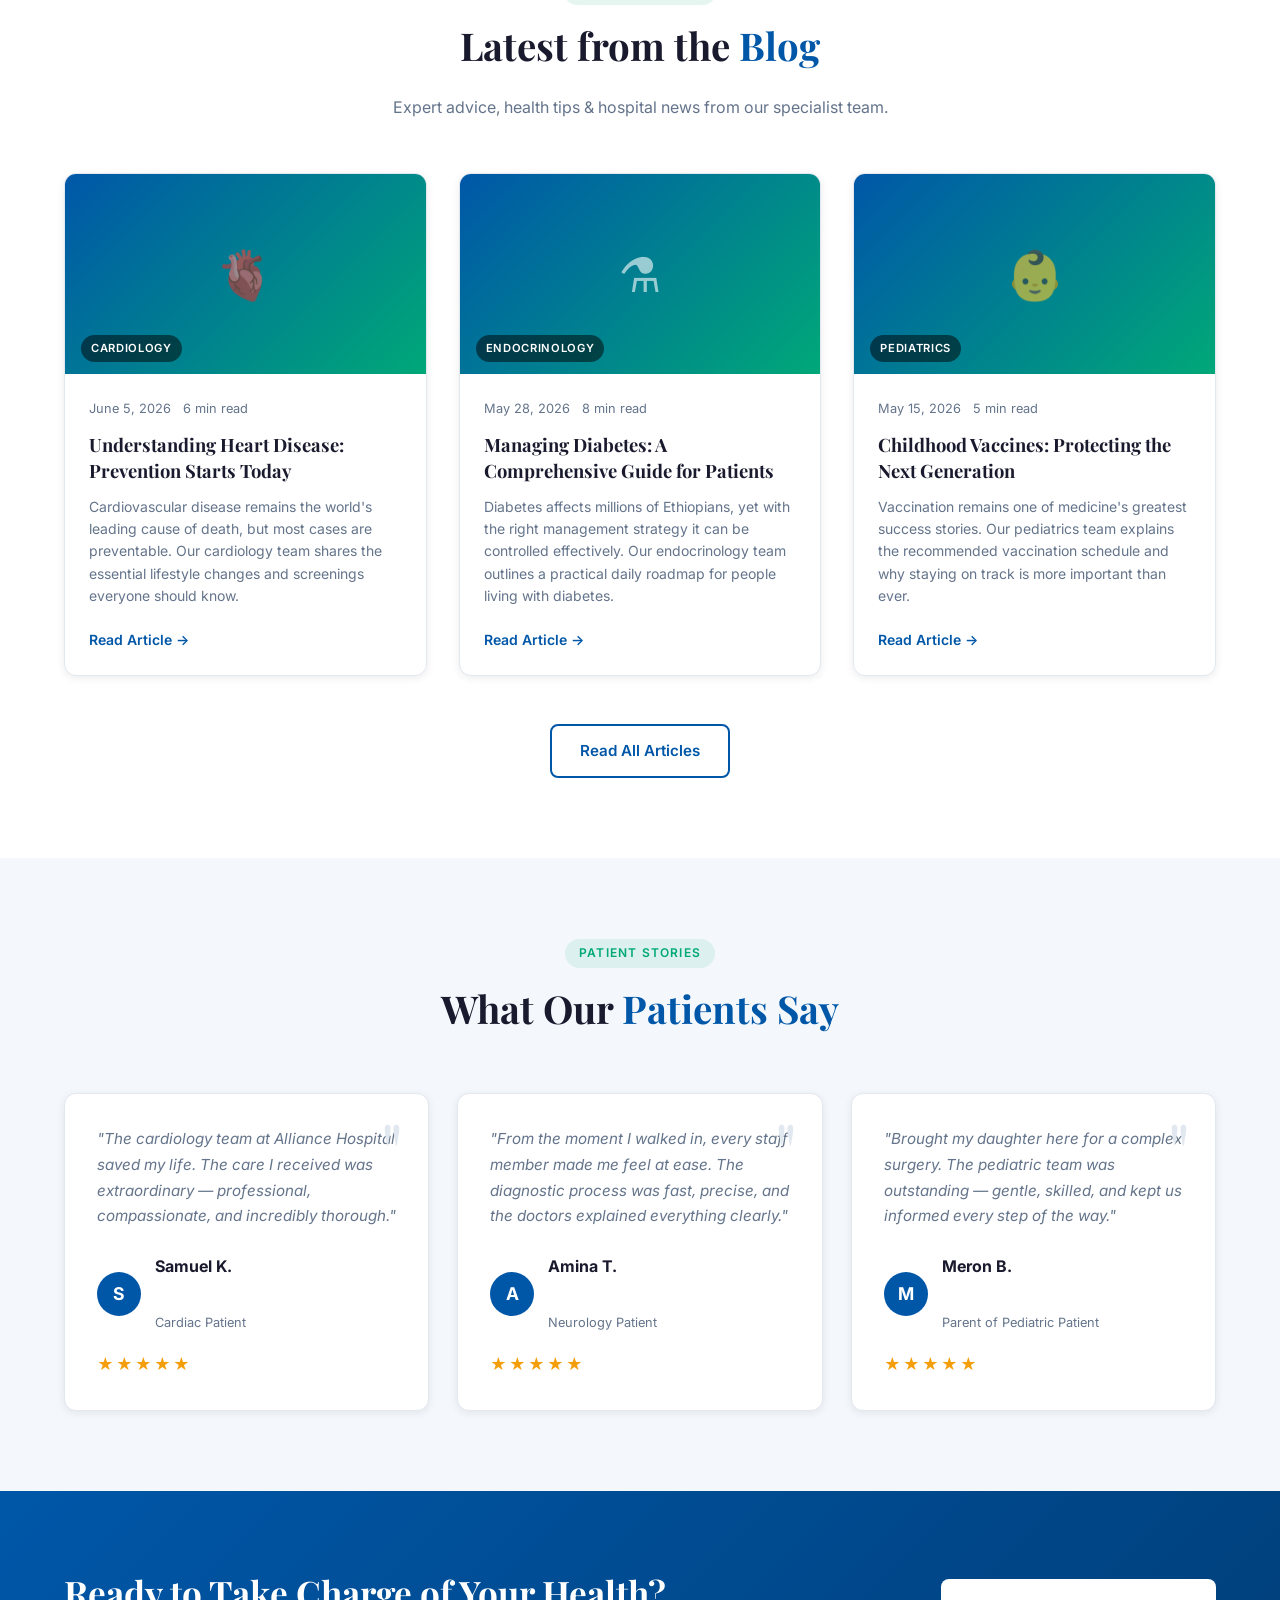
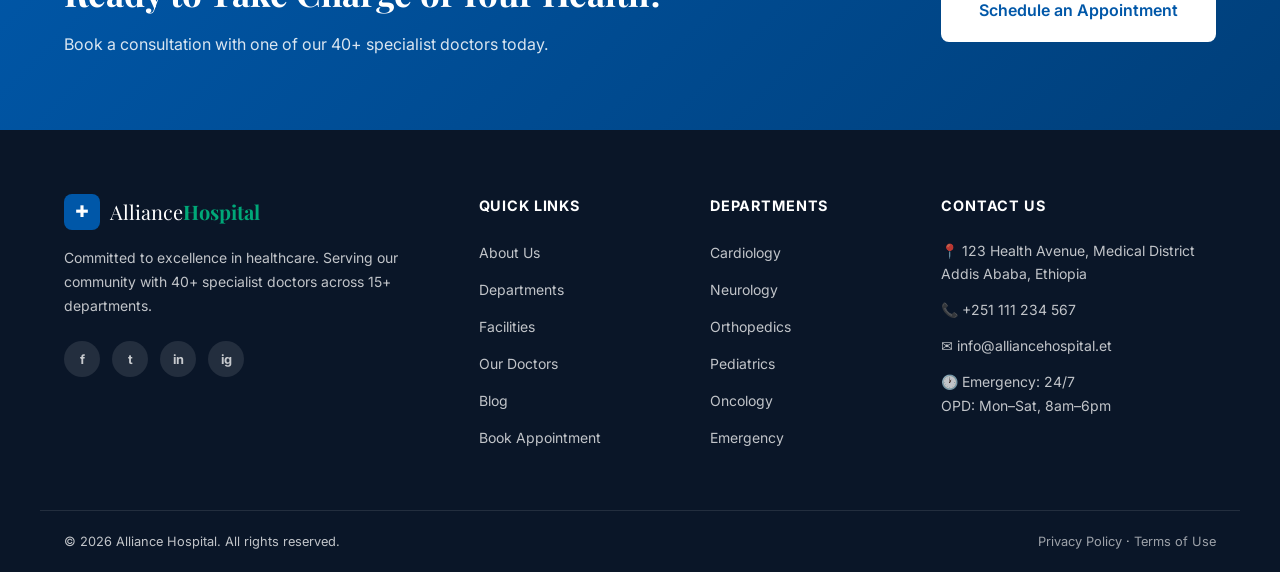
==== commit cb6737e0: "Add facilities page, photo-style doctor cards, pharmacy, lab & equipment sections - New facilities.h" ====
--- a/index.html
+++ b/index.html
@@ -23,6 +23,7 @@
           <li><a href="index.html" class="active">Home</a></li>
           <li><a href="about.html">About</a></li>
           <li><a href="departments.html">Departments</a></li>
+          <li><a href="facilities.html">Facilities</a></li>
           <li><a href="doctors.html">Our Doctors</a></li>
           <li><a href="blog.html">Blog</a></li>
           <li><a href="contact.html">Contact</a></li>
@@ -222,6 +223,7 @@
         <ul>
           <li><a href="about.html">About Us</a></li>
           <li><a href="departments.html">Departments</a></li>
+          <li><a href="facilities.html">Facilities</a></li>
           <li><a href="doctors.html">Our Doctors</a></li>
           <li><a href="blog.html">Blog</a></li>
           <li><a href="appointment.html">Book Appointment</a></li>
--- a/css/style.css
+++ b/css/style.css
@@ -122,9 +122,9 @@
 .main-nav { flex: 1; }
 .main-nav ul { display: flex; list-style: none; gap: 4px; }
 .main-nav a {
-  padding: 8px 14px;
+  padding: 8px 11px;
   border-radius: 6px;
-  font-size: .9rem;
+  font-size: .875rem;
   font-weight: 500;
   color: var(--clr-text-muted);
   transition: all var(--transition);
@@ -330,32 +330,247 @@
 }
 .doctor-card:hover { transform: translateY(-6px); box-shadow: var(--shadow-lg); }
 
-.doctor-avatar {
-  height: 200px;
-  background: linear-gradient(135deg, var(--clr-bg-light), var(--clr-border));
-  display: flex;
+/* Photo-style avatar area */
+.doctor-photo-area {
+  height: 220px;
+  display: flex;
+  flex-direction: column;
   align-items: center;
   justify-content: center;
-  font-size: 4rem;
   position: relative;
+  overflow: hidden;
+}
+.doctor-photo-area::after {
+  content: '';
+  position: absolute;
+  bottom: 0; left: 0; right: 0;
+  height: 60px;
+  background: linear-gradient(to top, rgba(0,0,0,.35), transparent);
+}
+.doctor-initials {
+  width: 110px;
+  height: 110px;
+  border-radius: 50%;
+  background: rgba(255,255,255,.18);
+  border: 3px solid rgba(255,255,255,.45);
+  display: grid;
+  place-items: center;
+  font-size: 2.6rem;
+  font-weight: 700;
+  font-family: var(--font-display);
+  color: #fff;
+  letter-spacing: -2px;
+  box-shadow: 0 8px 24px rgba(0,0,0,.25);
 }
 .doctor-dept-tag {
   position: absolute;
-  top: 12px;
-  right: 12px;
-  background: var(--clr-primary);
-  color: #fff;
-  font-size: .7rem;
+  bottom: 10px;
+  left: 50%;
+  transform: translateX(-50%);
+  z-index: 1;
+  background: rgba(0,0,0,.55);
+  backdrop-filter: blur(4px);
+  color: #fff;
+  font-size: .68rem;
   font-weight: 600;
-  padding: 4px 10px;
+  padding: 4px 12px;
   border-radius: 999px;
+  white-space: nowrap;
+  max-width: 90%;
+  overflow: hidden;
+  text-overflow: ellipsis;
 }
 
 .doctor-info { padding: 20px; }
-.doctor-info h4 { font-size: 1rem; font-weight: 700; margin-bottom: 4px; }
+.doctor-info h4 { font-size: .95rem; font-weight: 700; margin-bottom: 4px; }
 .doctor-info .specialty { font-size: .8rem; color: var(--clr-accent); font-weight: 600; margin-bottom: 8px; }
-.doctor-info .qual { font-size: .8rem; color: var(--clr-text-muted); }
-.doctor-info .exp { font-size: .8rem; color: var(--clr-text-muted); margin-top: 4px; }
+.doctor-info .qual { font-size: .78rem; color: var(--clr-text-muted); }
+.doctor-info .exp { font-size: .78rem; color: var(--clr-text-muted); margin-top: 4px; }
+
+/* ===== STAFF CARDS (pharmacy & lab) ===== */
+.staff-grid {
+  display: grid;
+  grid-template-columns: repeat(auto-fill, minmax(200px, 1fr));
+  gap: 24px;
+}
+
+.staff-card {
+  background: #fff;
+  border-radius: var(--radius);
+  overflow: hidden;
+  box-shadow: var(--shadow-sm);
+  border: 1px solid var(--clr-border);
+  transition: all var(--transition);
+  text-align: center;
+}
+.staff-card:hover { transform: translateY(-5px); box-shadow: var(--shadow-md); }
+
+.staff-photo {
+  height: 170px;
+  display: flex;
+  align-items: center;
+  justify-content: center;
+  position: relative;
+  overflow: hidden;
+}
+.staff-photo::after {
+  content: '';
+  position: absolute;
+  bottom: 0; left: 0; right: 0;
+  height: 50px;
+  background: linear-gradient(to top, rgba(0,0,0,.3), transparent);
+}
+.staff-initials {
+  width: 90px;
+  height: 90px;
+  border-radius: 50%;
+  background: rgba(255,255,255,.2);
+  border: 3px solid rgba(255,255,255,.4);
+  display: grid;
+  place-items: center;
+  font-size: 2rem;
+  font-weight: 700;
+  font-family: var(--font-display);
+  color: #fff;
+  letter-spacing: -1px;
+  box-shadow: 0 6px 18px rgba(0,0,0,.2);
+}
+.staff-role-tag {
+  position: absolute;
+  bottom: 8px;
+  left: 50%;
+  transform: translateX(-50%);
+  z-index: 1;
+  background: rgba(0,0,0,.5);
+  color: #fff;
+  font-size: .65rem;
+  font-weight: 600;
+  padding: 3px 10px;
+  border-radius: 999px;
+  white-space: nowrap;
+  max-width: 92%;
+  overflow: hidden;
+  text-overflow: ellipsis;
+}
+.staff-info { padding: 18px 16px; }
+.staff-info h4 { font-size: .9rem; font-weight: 700; margin-bottom: 4px; color: var(--clr-text); }
+.staff-info .staff-title { font-size: .78rem; color: var(--clr-accent); font-weight: 600; margin-bottom: 6px; }
+.staff-info .staff-qual { font-size: .75rem; color: var(--clr-text-muted); margin-bottom: 3px; line-height: 1.5; }
+.staff-info .staff-exp { font-size: .75rem; color: var(--clr-text-muted); }
+
+/* ===== EQUIPMENT CARDS ===== */
+.equipment-grid {
+  display: grid;
+  grid-template-columns: repeat(auto-fit, minmax(260px, 1fr));
+  gap: 32px;
+}
+
+.equipment-card {
+  border-radius: var(--radius-lg);
+  overflow: hidden;
+  box-shadow: var(--shadow-md);
+  border: 1px solid var(--clr-border);
+  background: #fff;
+  transition: all var(--transition);
+  display: flex;
+  flex-direction: column;
+}
+.equipment-card:hover { transform: translateY(-6px); box-shadow: var(--shadow-lg); }
+
+.equipment-img {
+  height: 240px;
+  display: flex;
+  flex-direction: column;
+  align-items: center;
+  justify-content: center;
+  gap: 14px;
+  position: relative;
+  overflow: hidden;
+}
+.equipment-img::before {
+  content: '';
+  position: absolute;
+  inset: 0;
+  background: radial-gradient(ellipse at 30% 30%, rgba(255,255,255,.12) 0%, transparent 60%);
+}
+.equipment-pattern {
+  position: absolute;
+  inset: 0;
+  opacity: .04;
+  background-image: repeating-linear-gradient(
+    45deg,
+    #fff 0, #fff 1px,
+    transparent 0, transparent 50%
+  );
+  background-size: 14px 14px;
+}
+.equipment-stat-bubble {
+  position: absolute;
+  top: 16px;
+  right: 16px;
+  background: rgba(255,255,255,.2);
+  backdrop-filter: blur(4px);
+  border: 1px solid rgba(255,255,255,.3);
+  border-radius: var(--radius);
+  padding: 8px 14px;
+  text-align: center;
+  color: #fff;
+  z-index: 2;
+}
+.stat-bubble-num { display: block; font-size: 1.3rem; font-weight: 700; font-family: var(--font-display); line-height: 1; }
+.stat-bubble-label { display: block; font-size: .62rem; text-transform: uppercase; letter-spacing: .08em; opacity: .85; }
+
+.equipment-icon-wrap { position: relative; z-index: 2; }
+.equipment-icon { font-size: 4.5rem; filter: drop-shadow(0 4px 12px rgba(0,0,0,.4)); display: block; }
+.equipment-tagline { font-size: .72rem; font-weight: 700; letter-spacing: .14em; text-transform: uppercase; color: rgba(255,255,255,.75); position: relative; z-index: 2; }
+
+.equipment-body { padding: 28px; flex: 1; display: flex; flex-direction: column; }
+.equipment-body h3 { font-family: var(--font-display); font-size: 1.25rem; margin-bottom: 10px; color: var(--clr-text); }
+.equipment-body > p { font-size: .875rem; color: var(--clr-text-muted); line-height: 1.7; margin-bottom: 20px; flex: 1; }
+
+.equipment-features { display: flex; flex-wrap: wrap; gap: 7px; margin-bottom: 20px; }
+.feat-tag {
+  background: var(--clr-bg-light);
+  border: 1px solid var(--clr-border);
+  border-radius: 999px;
+  padding: 4px 12px;
+  font-size: .72rem;
+  font-weight: 600;
+  color: var(--clr-text);
+}
+
+.equipment-uses h4 { font-size: .72rem; font-weight: 700; text-transform: uppercase; letter-spacing: .07em; color: var(--clr-text-muted); margin-bottom: 10px; }
+.equipment-uses ul { list-style: none; }
+.equipment-uses li { font-size: .82rem; color: var(--clr-text-muted); padding: 5px 0 5px 18px; position: relative; border-bottom: 1px solid var(--clr-border); }
+.equipment-uses li:last-child { border-bottom: none; }
+.equipment-uses li::before { content: '→'; position: absolute; left: 0; color: var(--clr-accent); font-weight: 700; }
+
+/* ===== FACILITY INTRO CARD ===== */
+.facility-intro {
+  display: grid;
+  grid-template-columns: auto 1fr;
+  gap: 28px;
+  align-items: center;
+  background: #fff;
+  border-radius: var(--radius-lg);
+  padding: 36px 40px;
+  border: 1px solid var(--clr-border);
+  box-shadow: var(--shadow-sm);
+  margin-bottom: 48px;
+}
+.facility-intro-icon {
+  width: 80px; height: 80px;
+  border-radius: var(--radius);
+  display: grid; place-items: center;
+  font-size: 2.4rem;
+  flex-shrink: 0;
+}
+.facility-intro h3 { font-family: var(--font-display); font-size: 1.5rem; margin-bottom: 8px; }
+.facility-intro p { font-size: .9rem; color: var(--clr-text-muted); line-height: 1.7; max-width: 640px; }
+.facility-intro .facility-meta { display: flex; gap: 24px; margin-top: 16px; flex-wrap: wrap; }
+.facility-meta-item { display: flex; flex-direction: column; }
+.facility-meta-item strong { font-size: 1.4rem; font-family: var(--font-display); color: var(--clr-primary); line-height: 1; }
+.facility-meta-item span { font-size: .75rem; color: var(--clr-text-muted); text-transform: uppercase; letter-spacing: .06em; }
 
 /* ===== BLOG ===== */
 .blog-grid {
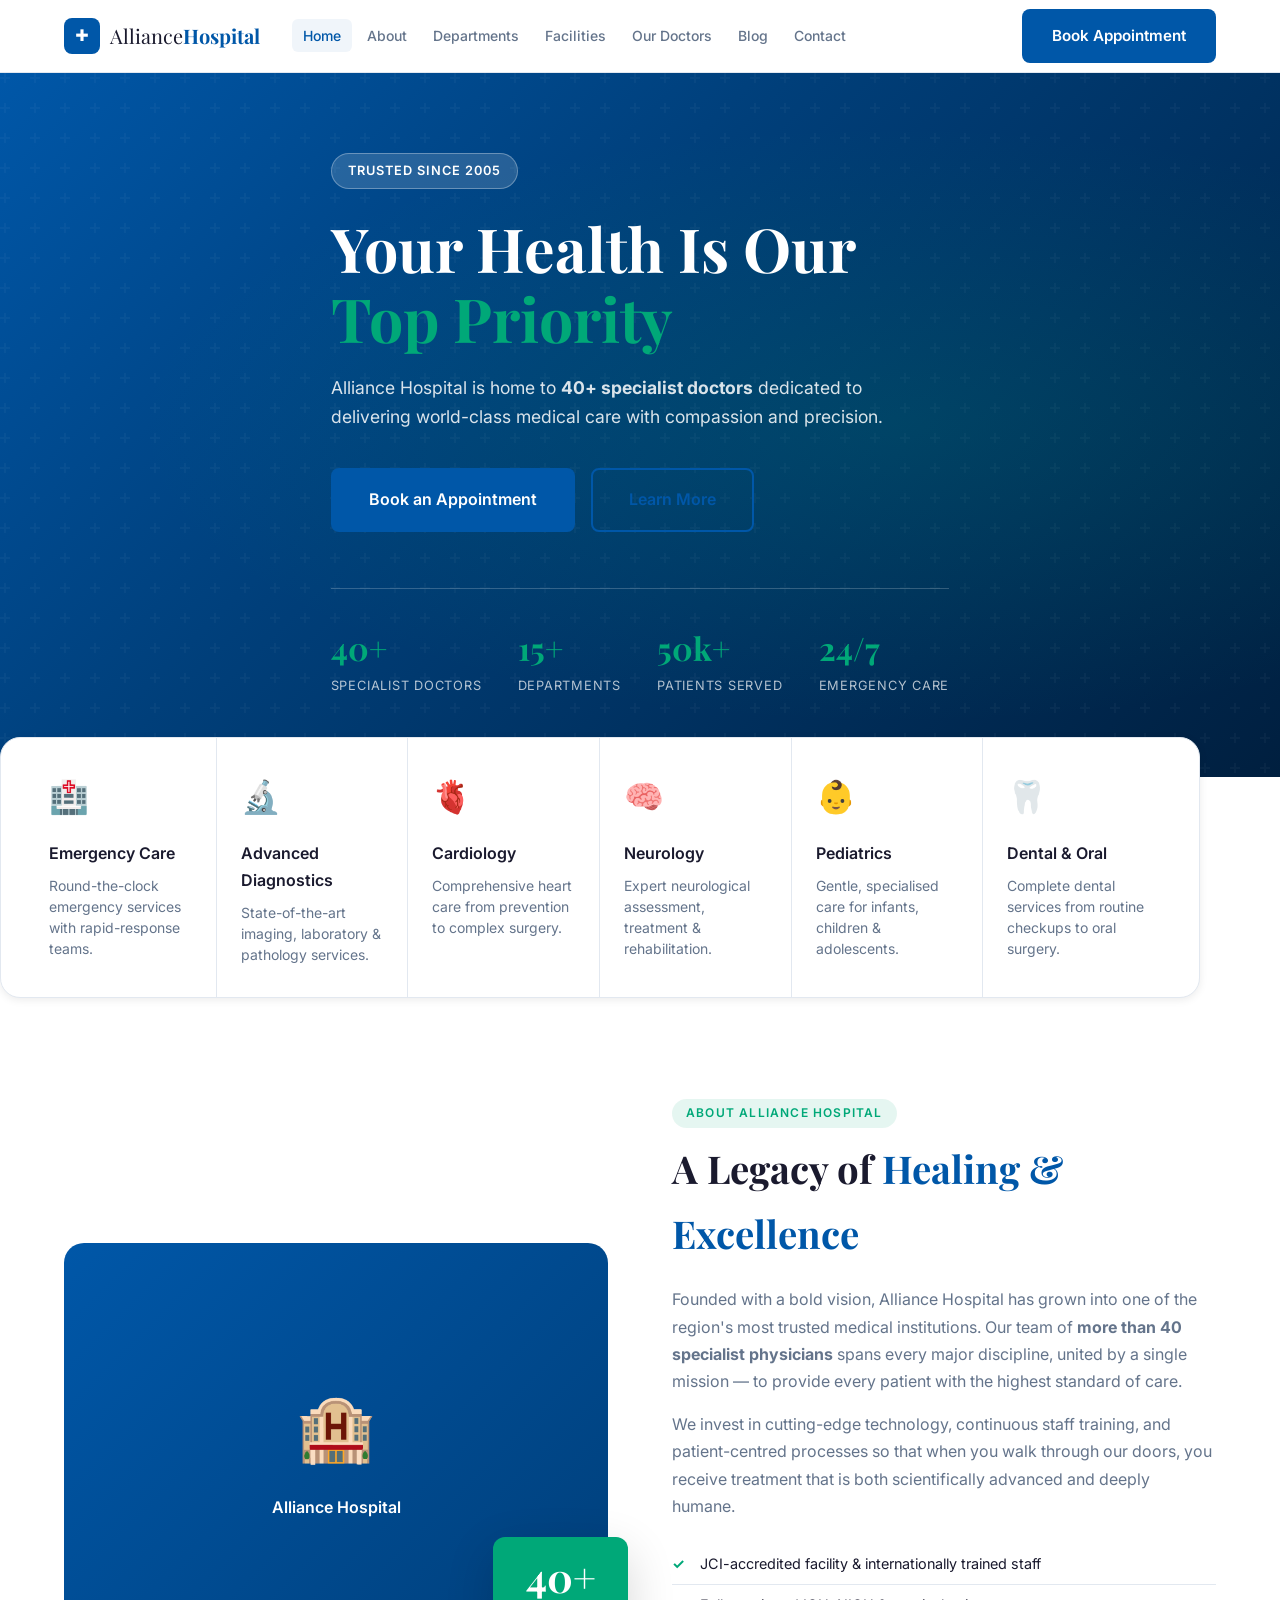
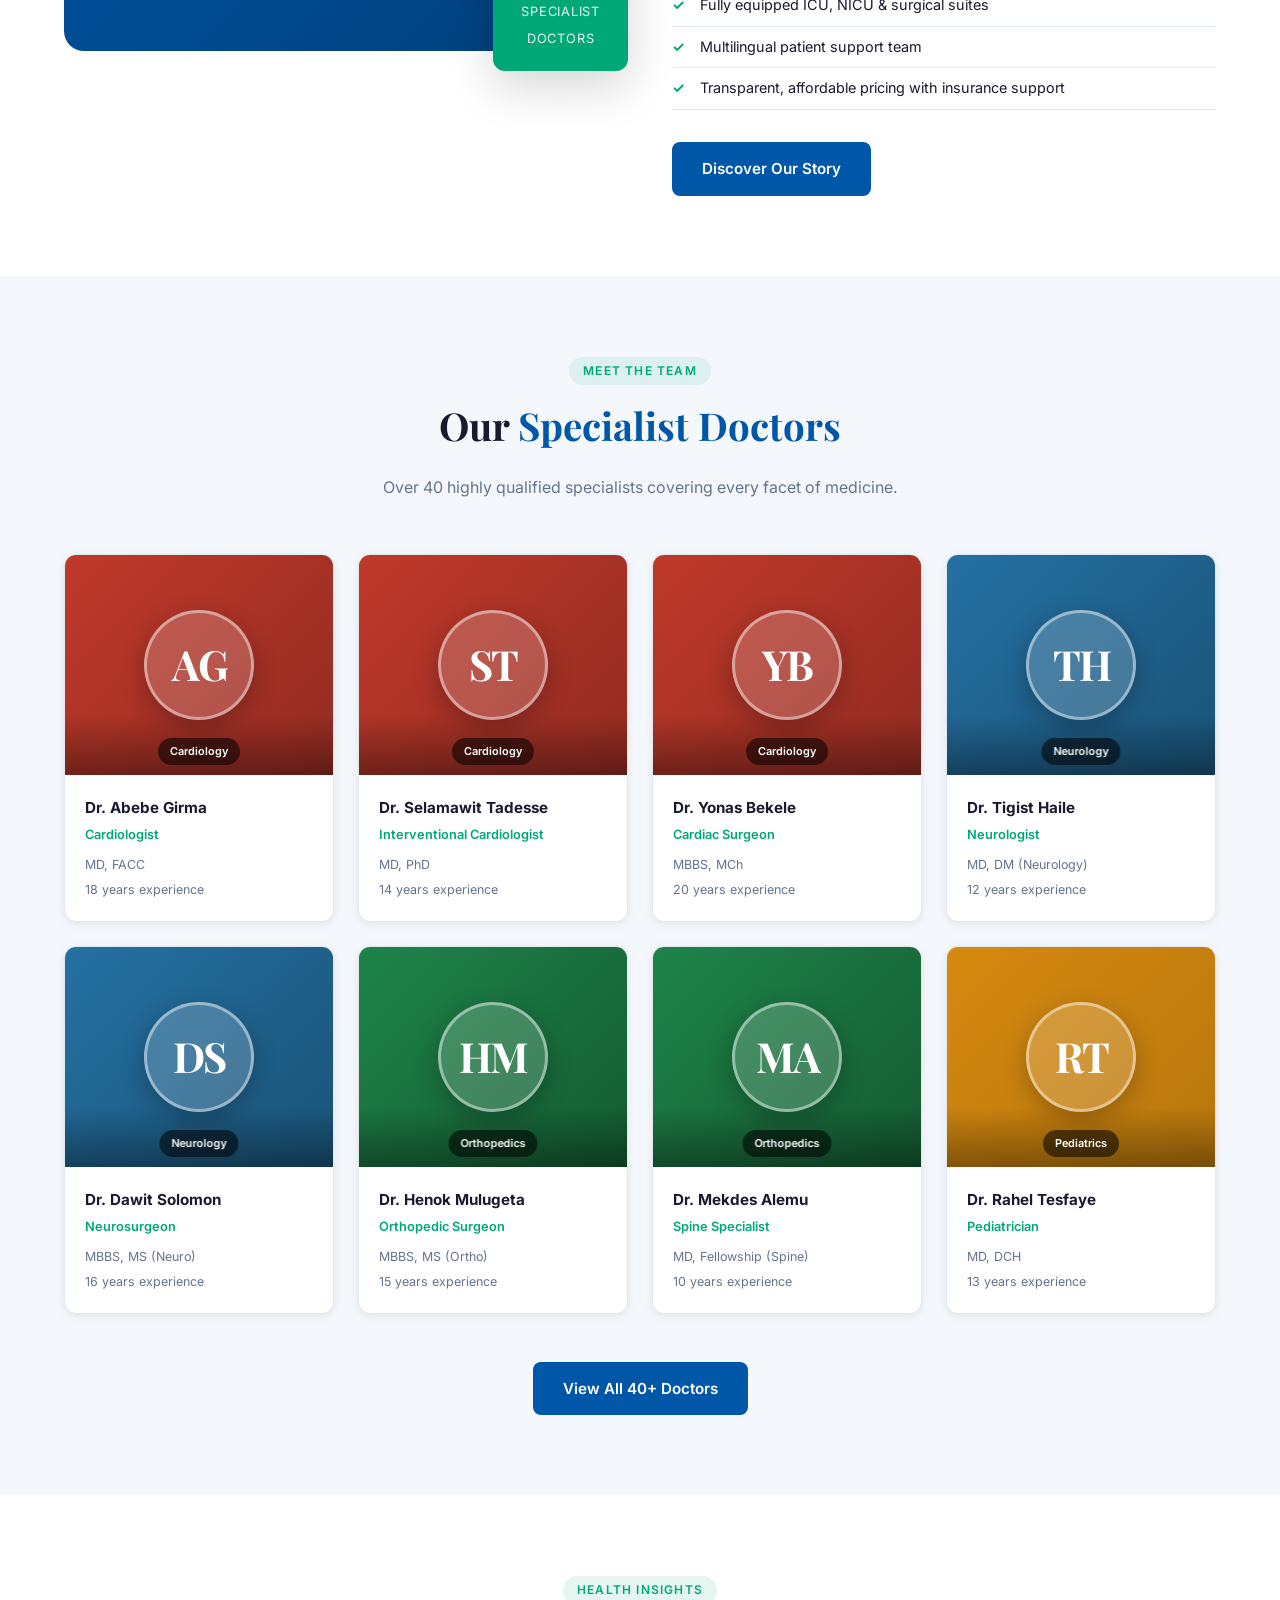
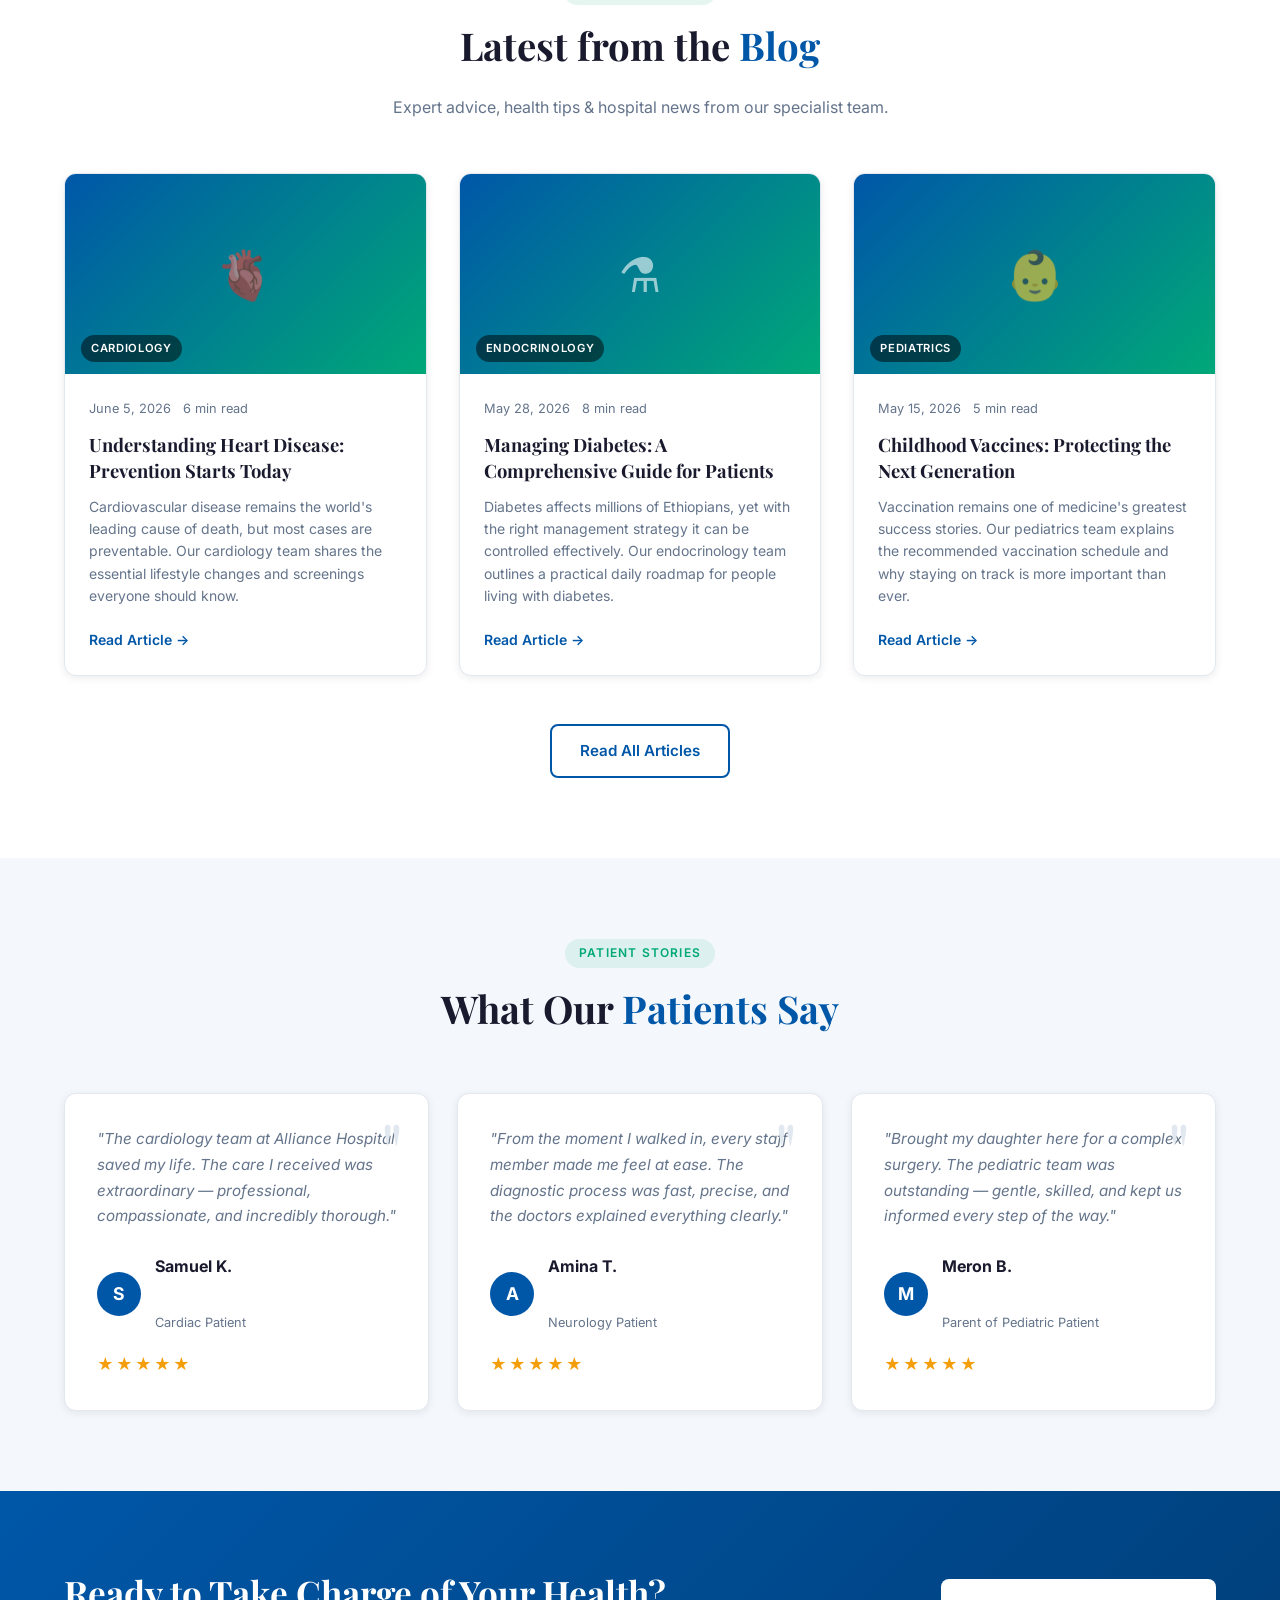
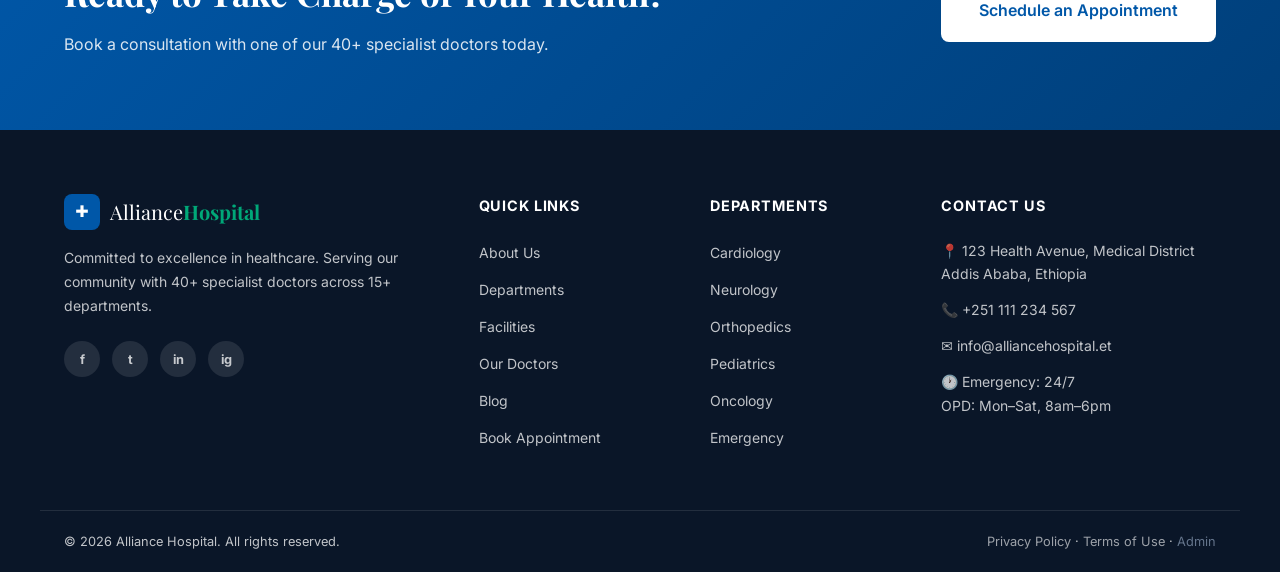
==== commit aa46bac3: "Add admin panel, equipment SVGs, announcements, and doctor photo uploads - admin.html + js/admin.js:" ====
--- a/index.html
+++ b/index.html
@@ -251,7 +251,7 @@
     <div class="footer-bottom">
       <div class="container">
         <p>&copy; 2026 Alliance Hospital. All rights reserved.</p>
-        <p><a href="#">Privacy Policy</a> · <a href="#">Terms of Use</a></p>
+        <p><a href="#">Privacy Policy</a> · <a href="#">Terms of Use</a> · <a href="admin.html" style="color:var(--clr-text-muted)">Admin</a></p>
       </div>
     </div>
   </footer>
--- a/css/style.css
+++ b/css/style.css
@@ -936,3 +936,40 @@
   .hero-actions { flex-direction: column; }
   .doctors-grid { grid-template-columns: 1fr 1fr; }
 }
+
+/* ===== DOCTOR UPLOADED PHOTO ===== */
+.doctor-photo-img {
+  width: 100%;
+  height: 100%;
+  object-fit: cover;
+  object-position: center top;
+  display: block;
+}
+
+/* ===== ANNOUNCEMENT CARDS (public page) ===== */
+.ann-grid { display: flex; flex-direction: column; gap: 24px; }
+
+.ann-card {
+  background: #fff;
+  border-radius: var(--radius);
+  padding: 28px 32px;
+  box-shadow: var(--shadow-sm);
+  border: 1px solid var(--clr-border);
+  border-left: 4px solid var(--clr-primary);
+  transition: all var(--transition);
+}
+.ann-card:hover { box-shadow: var(--shadow-md); transform: translateX(3px); }
+.ann-card.ann-urgent { border-left-color: #e74c3c; background: #fff8f8; }
+
+.ann-card-header { display: flex; align-items: center; gap: 10px; flex-wrap: wrap; margin-bottom: 12px; }
+.ann-cat-badge {
+  font-size: .72rem; font-weight: 700; text-transform: uppercase; letter-spacing: .08em;
+  color: #fff; padding: 4px 12px; border-radius: 999px;
+}
+.ann-urgent-badge {
+  font-size: .75rem; font-weight: 700; color: #e74c3c;
+  background: rgba(231,76,60,.1); padding: 3px 10px; border-radius: 999px;
+}
+.ann-date { margin-left: auto; font-size: .8rem; color: var(--clr-text-muted); }
+.ann-title { font-family: var(--font-display); font-size: 1.2rem; margin-bottom: 10px; }
+.ann-body { font-size: .9rem; color: var(--clr-text-muted); line-height: 1.75; }
